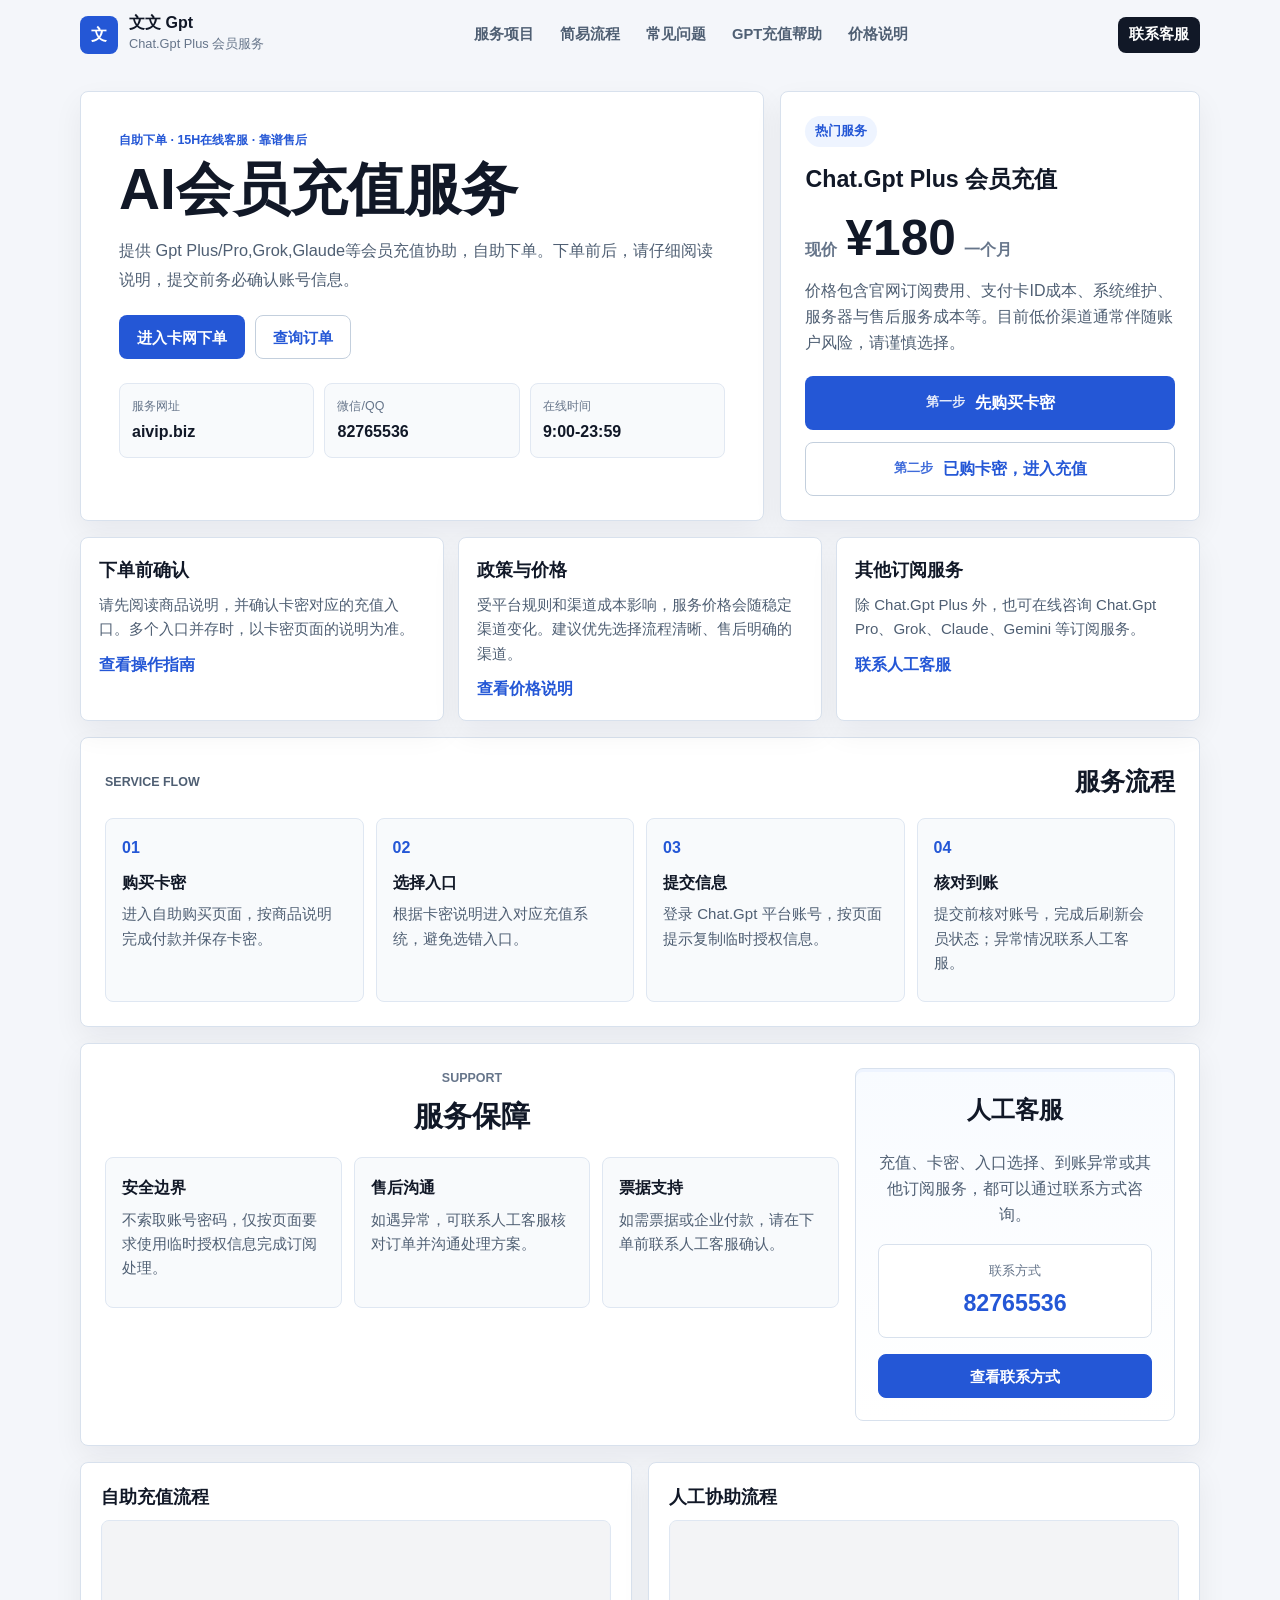
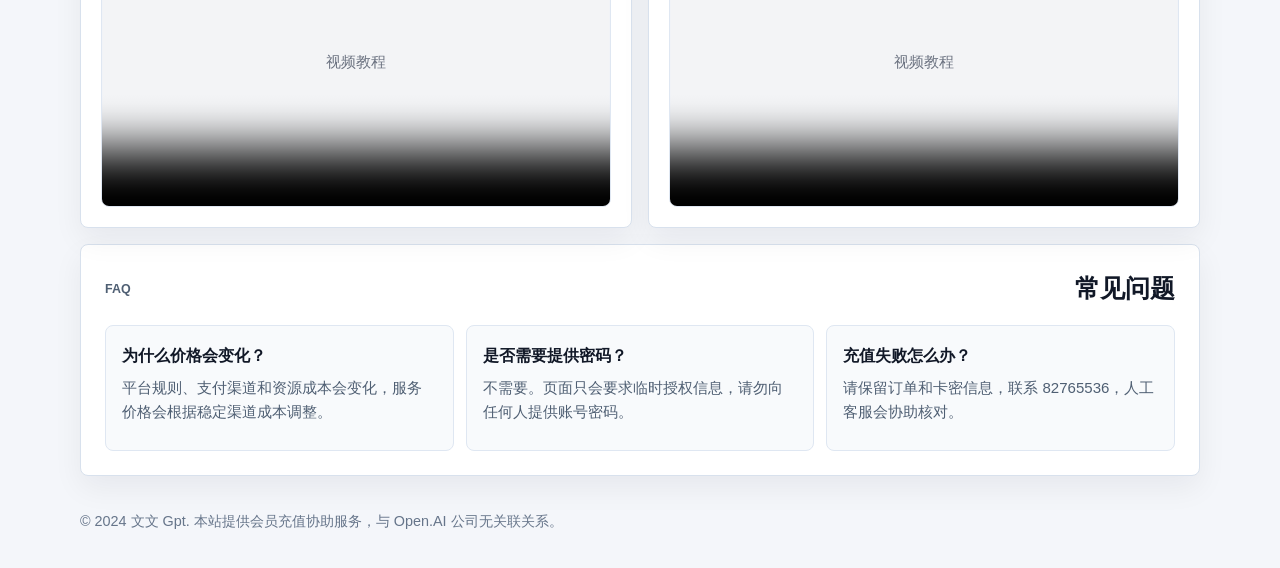
==== 00index.html @ 4ec5c704 "Update contact prompt and support label" ====
<!DOCTYPE html>
<html lang="zh-CN">
<head>
  <meta charset="UTF-8">
  <meta name="viewport" content="width=device-width, initial-scale=1.0">
  <title>Chat.Gpt Plus 会员服务 | 文文 Gpt</title>
  <meta name="description" content="Chat.Gpt Plus 会员充值协助、自助购买指引与人工客服支持。服务网址 aivip.biz，联系方式 82765536。">
  <meta name="robots" content="noindex,nofollow,noarchive,nosnippet">
  <meta name="googlebot" content="noindex,nofollow,noarchive,nosnippet">
  <meta name="referrer" content="no-referrer">
  <link rel="stylesheet" href="assets/professional.css">
</head>
<body class="clean-home">
  <header class="site-header">
    <a class="brand" href="index.html" aria-label="文文 Gpt 首页">
      <span class="brand-mark">文</span>
      <span>
        <strong>文文 Gpt</strong>
        <small>Chat.Gpt Plus 会员服务</small>
      </span>
    </a>
    <nav class="site-nav" aria-label="主导航">
      <a href="#service">服务项目</a>
      <a href="#process">简易流程</a>
      <a href="#faq">常见问题</a>
      <a href="help.html"> GPT充值帮助</a>
      <a href="gpt170.html">价格说明</a>
    </nav>
    <a class="nav-action" href="#" onclick="event.preventDefault(); alert('客服每日15小时在线，微信和 QQ 同号：82765536');">联系客服</a>
  </header>

  <main>
    <section class="hero-section">
      <div class="hero-copy">
        <p class="eyebrow">自助下单 · 15h在线客服 · 靠谱售后</p>
        <h1>AI会员充值服务</h1>
        <p class="hero-lead">
          提供 Gpt Plus/Pro,Grok,Glaude等会员充值协助，自助下单。下单前后，请仔细阅读说明，提交前务必确认账号信息。
        </p>
        <div class="hero-actions">
          <a class="btn btn-primary" href="https://fe.dtyuedan.cn/shop/gptplus" target="_blank" rel="noopener noreferrer nofollow">进入卡网下单</a>
          <a class="btn btn-secondary" href="https://fe.dtyuedan.cn/order" target="_blank" rel="noopener noreferrer nofollow" data-order-query>查询订单</a>
        </div>
        <dl class="hero-meta">
          <div>
            <dt>服务网址</dt>
            <dd>aivip.biz</dd>
          </div>
          <div>
            <dt>微信/QQ</dt>
            <dd>82765536</dd>
          </div>
          <div>
            <dt>在线时间</dt>
            <dd>9:00-23:59</dd>
          </div>
        </dl>
      </div>

      <aside class="order-card" id="service">
        <div class="card-label">热门服务</div>
        <h2>Chat.Gpt Plus 会员充值</h2>
        <div class="price-row">
          <span>现价</span>
          <strong>¥180</strong>
          <span>一个月</span>
        </div>
        <p>价格包含官网订阅费用、支付卡ID成本、系统维护、服务器与售后服务成本等。目前低价渠道通常伴随账户风险，请谨慎选择。</p>
        <div class="order-actions">
          <a class="btn btn-primary full step-button" href="https://fe.dtyuedan.cn/shop/gptplus" target="_blank" rel="noopener noreferrer nofollow"><span>第一步</span>先购买卡密</a>
          <a class="btn btn-secondary full step-button" href="5.html"><span>第二步</span>已购卡密，进入充值</a>
        </div>
      </aside>
    </section>

    <section class="notice-row" aria-label="重要提示">
      <article>
        <h2>下单前确认</h2>
        <p>请先阅读商品说明，并确认卡密对应的充值入口。多个入口并存时，以卡密页面的说明为准。</p>
        <a href="help.html">查看操作指南</a>
      </article>
      <article>
        <h2>政策与价格</h2>
        <p>受平台规则和渠道成本影响，服务价格会随稳定渠道变化。建议优先选择流程清晰、售后明确的渠道。</p>
        <a href="gpt170.html">查看价格说明</a>
      </article>
      <article>
        <h2>其他订阅服务</h2>
        <p>除 Chat.Gpt Plus 外，也可在线咨询 Chat.Gpt Pro、Grok、Claude、Gemini 等订阅服务。</p>
        <a href="help.html#contact">联系人工客服</a>
      </article>
    </section>

    <section class="process-section" id="process">
      <div class="section-head">
        <p class="eyebrow">Service Flow</p>
        <h2>服务流程</h2>
      </div>
      <div class="steps-grid">
        <article>
          <span>01</span>
          <h3>购买卡密</h3>
          <p>进入自助购买页面，按商品说明完成付款并保存卡密。</p>
        </article>
        <article>
          <span>02</span>
          <h3>选择入口</h3>
          <p>根据卡密说明进入对应充值系统，避免选错入口。</p>
        </article>
        <article>
          <span>03</span>
          <h3>提交信息</h3>
          <p>登录 Chat.Gpt 平台账号，按页面提示复制临时授权信息。</p>
        </article>
        <article>
          <span>04</span>
          <h3>核对到账</h3>
          <p>提交前核对账号，完成后刷新会员状态；异常情况联系人工客服。</p>
        </article>
      </div>
    </section>

    <section class="split-section">
      <div>
        <div class="section-head">
          <p class="eyebrow">Support</p>
          <h2>服务保障</h2>
        </div>
        <div class="support-list">
          <article>
            <h3>安全边界</h3>
            <p>不索取账号密码，仅按页面要求使用临时授权信息完成订阅处理。</p>
          </article>
          <article>
            <h3>售后沟通</h3>
            <p>如遇异常，可联系人工客服核对订单并沟通处理方案。</p>
          </article>
          <article>
            <h3>票据支持</h3>
            <p>如需票据或企业付款，请在下单前联系人工客服确认。</p>
          </article>
        </div>
      </div>
      <aside class="contact-panel">
        <h2>人工客服</h2>
        <p>充值、卡密、入口选择、到账异常或其他订阅服务，都可以通过联系方式咨询。</p>
        <div class="wechat-box">
          <span>联系方式</span>
          <strong>82765536</strong>
        </div>
        <a class="btn btn-primary full" href="help.html#contact">查看联系方式</a>
      </aside>
    </section>

    <section class="video-grid" id="video">
      <article>
        <h2>自助充值流程</h2>
        <video controls title="Chat.Gpt Plus 自助充值操作视频" referrerpolicy="no-referrer" poster="data:image/svg+xml,%3Csvg xmlns='http://www.w3.org/2000/svg' viewBox='0 0 800 450'%3E%3Crect width='800' height='450' fill='%23f3f4f6'/%3E%3Ctext x='50%25' y='50%25' dominant-baseline='middle' text-anchor='middle' font-family='Inter' font-size='24' fill='%236b7280'%3E视频教程%3C/text%3E%3C/svg%3E">
          <source src="https://cloud.video.taobao.com/vod/FbJyK4EKwB7btoRMw7lA98guu6U_p0BMQVdTUML7WWc.mp4" type="video/mp4">
        </video>
      </article>
      <article>
        <h2>人工协助流程</h2>
        <video controls title="人工协助流程操作视频" referrerpolicy="no-referrer" poster="data:image/svg+xml,%3Csvg xmlns='http://www.w3.org/2000/svg' viewBox='0 0 800 450'%3E%3Crect width='800' height='450' fill='%23f3f4f6'/%3E%3Ctext x='50%25' y='50%25' dominant-baseline='middle' text-anchor='middle' font-family='Inter' font-size='24' fill='%236b7280'%3E视频教程%3C/text%3E%3C/svg%3E">
          <source src="https://cloud.video.taobao.com/vod/_Zd1yb1LTLKlWbXtnfvvm9AOchXv3KpqyvNXuIQI2ng.mp4" type="video/mp4">
        </video>
      </article>
    </section>

    <section class="faq-section" id="faq">
      <div class="section-head">
        <p class="eyebrow">FAQ</p>
        <h2>常见问题</h2>
      </div>
      <div class="faq-grid">
        <article>
          <h3>为什么价格会变化？</h3>
          <p>平台规则、支付渠道和资源成本会变化，服务价格会根据稳定渠道成本调整。</p>
        </article>
        <article>
          <h3>是否需要提供密码？</h3>
          <p>不需要。页面只会要求临时授权信息，请勿向任何人提供账号密码。</p>
        </article>
        <article>
          <h3>充值失败怎么办？</h3>
          <p>请保留订单和卡密信息，联系 82765536，人工客服会协助核对。</p>
        </article>
      </div>
    </section>
  </main>

  <div class="order-query-modal" data-order-query-modal hidden role="dialog" aria-modal="true" aria-labelledby="orderQueryTitle">
    <div class="order-query-dialog">
      <h2 id="orderQueryTitle">查询订单</h2>
      <p>忘记卡密或使用说明？使用 JR 开头的订单号或联系方式，可通过此处查询订单。</p>
      <div class="order-query-actions">
        <button type="button" data-order-cancel>取消</button>
        <button class="order-query-confirm" type="button" data-order-confirm>确认进入</button>
      </div>
    </div>
  </div>

  <script>
    (() => {
      const modal = document.querySelector("[data-order-query-modal]");
      const triggers = document.querySelectorAll("[data-order-query]");
      if (!modal || !triggers.length) return;

      const cancelButton = modal.querySelector("[data-order-cancel]");
      const confirmButton = modal.querySelector("[data-order-confirm]");
      let targetUrl = "";

      const closeModal = () => {
        modal.hidden = true;
        targetUrl = "";
      };

      triggers.forEach((trigger) => {
        trigger.addEventListener("click", (event) => {
          event.preventDefault();
          targetUrl = trigger.href;
          modal.hidden = false;
          confirmButton.focus();
        });
      });

      cancelButton.addEventListener("click", closeModal);

      modal.addEventListener("click", (event) => {
        if (event.target === modal) closeModal();
      });

      document.addEventListener("keydown", (event) => {
        if (event.key === "Escape" && !modal.hidden) closeModal();
      });

      confirmButton.addEventListener("click", () => {
        const url = targetUrl;
        closeModal();
        if (url) window.open(url, "_blank", "noopener,noreferrer");
      });
    })();
  </script>

  <footer class="clean-footer">
    <p>© 2024 文文 Gpt. 本站提供会员充值协助服务，与 Open.AI 公司无关联关系。</p>
  </footer>
</body>
</html>
---- assets/professional.css ----
:root {
  --page: #f4f6fa;
  --surface: #ffffff;
  --surface-soft: #f8fafc;
  --ink: #111827;
  --muted: #4f5f73;
  --soft: #66758a;
  --line: #d8e1ed;
  --line-strong: #c3cfdd;
  --brand: #2457d6;
  --brand-dark: #173f9b;
  --brand-soft: #eef4ff;
  --success: #0f766e;
  --success-soft: #ecfdf5;
  --warning: #b45309;
  --warning-soft: #fff7ed;
  --danger: #b91c1c;
  --danger-soft: #fef2f2;
  --shadow: 0 12px 30px rgba(15, 23, 42, 0.06);
  --shadow-soft: 0 8px 22px rgba(15, 23, 42, 0.05);
  --radius: 8px;
}

* {
  box-sizing: border-box;
  letter-spacing: 0 !important;
}

html {
  background: var(--page);
  scroll-behavior: smooth;
  -webkit-text-size-adjust: 100%;
}

body {
  margin: 0;
  background: var(--page) !important;
  color: var(--ink) !important;
  font-family: -apple-system, BlinkMacSystemFont, "Segoe UI", "PingFang SC",
    "Hiragino Sans GB", "Microsoft YaHei", Arial, sans-serif !important;
  line-height: 1.62 !important;
  overflow-x: hidden !important;
  -webkit-font-smoothing: antialiased;
  text-rendering: optimizeLegibility;
}

a {
  color: var(--brand);
  text-decoration: none;
}

a:hover {
  text-decoration: underline;
}

p,
li,
dd,
dt,
span,
a,
h1,
h2,
h3 {
  overflow-wrap: anywhere;
}

img,
video {
  max-width: 100%;
  height: auto;
}

strong {
  color: var(--ink) !important;
}

/* Home */
.clean-home main,
.clean-footer,
.site-header {
  width: min(1120px, calc(100% - 32px));
  margin: 0 auto;
}

.site-header {
  display: grid;
  grid-template-columns: auto 1fr auto;
  align-items: center;
  gap: 22px;
  padding: 14px 0;
}

.brand {
  display: inline-flex;
  align-items: center;
  gap: 11px;
  color: var(--ink);
  min-width: 0;
}

.brand:hover {
  text-decoration: none;
}

.brand-mark {
  display: grid;
  place-items: center;
  width: 38px;
  height: 38px;
  flex: 0 0 auto;
  border-radius: var(--radius);
  background: var(--brand);
  color: #fff;
  font-size: 1rem;
  font-weight: 800;
}

.brand strong,
.brand small {
  display: block;
}

.brand strong {
  font-size: 1rem;
  line-height: 1.15;
}

.brand small {
  margin-top: 2px;
  color: var(--soft);
  font-size: 0.8rem;
}

.site-nav {
  display: flex;
  justify-content: center;
  gap: 4px;
  min-width: 0;
}

.site-nav a,
.nav-action {
  display: inline-flex;
  align-items: center;
  justify-content: center;
  min-height: 36px;
  padding: 0 11px;
  border-radius: var(--radius);
  color: var(--muted);
  font-size: 0.92rem;
  font-weight: 650;
  white-space: nowrap;
}

.site-nav a:hover {
  background: #e9eef7;
  color: var(--ink);
  text-decoration: none;
}

.nav-action {
  background: var(--ink);
  color: #fff;
}

.nav-action:hover {
  background: #1f2937;
  text-decoration: none;
}

.hero-section {
  display: grid;
  grid-template-columns: minmax(0, 1.24fr) minmax(320px, 0.76fr);
  gap: 16px;
  align-items: stretch;
  padding: 22px 0 16px;
}

.hero-copy,
.order-card,
.notice-row article,
.process-section,
.split-section,
.video-grid article,
.faq-section {
  background: var(--surface);
  border: 1px solid var(--line);
  border-radius: var(--radius);
  box-shadow: var(--shadow);
}

.hero-copy {
  padding: 38px;
}

.eyebrow {
  margin: 0 0 10px !important;
  color: var(--brand) !important;
  font-size: 0.78rem;
  font-weight: 780;
  text-transform: uppercase;
}

.hero-copy h1 {
  margin: 0 0 16px !important;
  color: var(--ink) !important;
  font-size: 3.55rem !important;
  line-height: 1.05 !important;
  font-weight: 820 !important;
}

.hero-lead {
  max-width: 660px;
  margin: 0 0 22px !important;
  color: var(--muted) !important;
  font-size: 1.02rem;
  line-height: 1.75;
}

.hero-actions {
  display: flex;
  flex-wrap: wrap;
  gap: 10px;
  margin: 0 0 24px;
}

.clean-home .btn {
  display: inline-flex;
  align-items: center;
  justify-content: center;
  min-height: 44px;
  padding: 0 17px;
  border: 1px solid transparent;
  border-radius: var(--radius);
  font-size: 0.95rem;
  font-weight: 760;
  line-height: 1.25;
  text-align: center;
  transition: background-color 0.16s ease, border-color 0.16s ease, transform 0.16s ease;
}

.clean-home .btn:hover {
  transform: translateY(-1px);
  text-decoration: none;
}

.clean-home .btn-primary {
  background: var(--brand);
  color: #fff;
}

.clean-home .btn-primary:hover {
  background: var(--brand-dark);
}

.clean-home .btn-secondary {
  background: #fff;
  color: var(--brand);
  border-color: var(--line-strong);
}

.clean-home .btn-secondary:hover {
  border-color: var(--brand);
}

.clean-home .btn.full {
  width: 100%;
}

.hero-meta {
  display: grid;
  grid-template-columns: repeat(3, minmax(0, 1fr));
  gap: 10px;
  margin: 0;
}

.hero-meta div {
  min-width: 0;
  padding: 12px;
  background: var(--surface-soft);
  border: 1px solid #e1e8f2;
  border-radius: var(--radius);
}

.hero-meta dt {
  margin: 0 0 3px;
  color: var(--soft);
  font-size: 0.78rem;
}

.hero-meta dd {
  margin: 0;
  color: var(--ink);
  font-weight: 760;
}

.order-card {
  display: flex;
  flex-direction: column;
  padding: 24px;
}

.card-label {
  display: inline-flex;
  width: fit-content;
  margin-bottom: 14px;
  padding: 5px 10px;
  border-radius: 999px;
  background: var(--brand-soft);
  color: var(--brand);
  font-size: 0.8rem;
  font-weight: 760;
}

.order-card h2,
.notice-row h2,
.process-section h2,
.split-section h2,
.video-grid h2,
.faq-section h2 {
  margin-top: 0 !important;
  color: var(--ink) !important;
  font-weight: 780 !important;
}

.order-card h2 {
  margin-bottom: 12px !important;
  font-size: 1.45rem !important;
}

.price-row {
  display: flex;
  align-items: baseline;
  flex-wrap: wrap;
  gap: 8px;
  margin: 4px 0 14px;
}

.price-row strong {
  color: var(--ink) !important;
  font-size: 3.1rem;
  font-weight: 840;
  line-height: 1;
}

.price-row span {
  color: var(--soft);
  font-weight: 700;
}

.order-card p {
  margin: 0 0 16px !important;
  color: var(--muted) !important;
}

.order-actions {
  display: grid;
  gap: 12px;
  margin-top: auto;
  padding-top: 4px;
}

.order-actions .step-button {
  display: flex;
  gap: 10px;
  min-height: 54px;
  font-size: 1rem;
}

.order-actions .step-button span {
  flex: 0 0 auto;
  font-size: 0.84rem;
  font-weight: 820;
  opacity: 0.88;
}

.order-steps {
  display: none !important;
}

.notice-row {
  display: grid;
  grid-template-columns: repeat(3, minmax(0, 1fr));
  gap: 14px;
  margin: 0 0 16px;
}

.notice-row article {
  padding: 18px;
}

.notice-row h2,
.video-grid h2 {
  margin-bottom: 8px !important;
  font-size: 1.12rem !important;
}

.notice-row p,
.process-section p,
.split-section p,
.faq-section p {
  color: var(--muted) !important;
}

.notice-row p,
.steps-grid p,
.support-list p,
.faq-grid p {
  margin: 0 0 10px !important;
  font-size: 0.94rem;
}

.notice-row a {
  font-weight: 760;
}

.process-section,
.faq-section {
  margin-bottom: 16px;
  padding: 24px;
}

.section-head {
  display: flex;
  align-items: end;
  justify-content: space-between;
  gap: 16px;
  margin-bottom: 16px;
}

.section-head h2 {
  margin-bottom: 0 !important;
  font-size: 1.55rem !important;
}

.steps-grid,
.faq-grid {
  display: grid;
  gap: 12px;
}

.steps-grid {
  grid-template-columns: repeat(4, minmax(0, 1fr));
}

.faq-grid {
  grid-template-columns: repeat(3, minmax(0, 1fr));
}

.steps-grid article,
.faq-grid article,
.support-list article {
  min-width: 0;
  padding: 16px;
  background: var(--surface-soft);
  border: 1px solid #dfe7f2;
  border-radius: var(--radius);
}

.steps-grid span {
  display: inline-flex;
  margin-bottom: 8px;
  color: var(--brand);
  font-weight: 840;
}

.steps-grid h3,
.faq-grid h3,
.support-list h3 {
  margin: 0 0 7px !important;
  color: var(--ink) !important;
  font-size: 1.02rem !important;
}

.split-section {
  display: grid;
  grid-template-columns: minmax(0, 1fr) 320px;
  gap: 16px;
  margin-bottom: 16px;
  padding: 24px;
}

.support-list {
  display: grid;
  grid-template-columns: repeat(3, minmax(0, 1fr));
  gap: 12px;
}

.contact-panel {
  padding: 22px;
  border-radius: var(--radius);
  background: var(--ink);
  color: #fff;
}

.contact-panel h2,
.contact-panel p,
.contact-panel strong {
  color: #fff !important;
}

.wechat-box {
  margin: 16px 0;
  padding: 15px;
  border-radius: var(--radius);
  background: rgba(255, 255, 255, 0.1);
}

.wechat-box span,
.wechat-box strong {
  display: block;
  color: #fff !important;
}

.wechat-box span {
  font-size: 0.84rem;
  opacity: 0.72;
}

.wechat-box strong {
  margin-top: 3px;
  font-size: 1.45rem;
}

.contact-panel .btn-primary {
  background: #fff;
  color: var(--ink);
}

@media (min-width: 961px) {
  .split-section > div > .section-head {
    display: block;
    text-align: center;
    margin-bottom: 18px;
  }

  .split-section > div > .section-head .eyebrow {
    margin: 0 0 4px !important;
    color: var(--soft) !important;
  }

  .split-section > div > .section-head h2 {
    font-size: 1.8rem !important;
  }

  .split-section .contact-panel {
    background: linear-gradient(180deg, #f8fbff 0%, #ffffff 100%);
    border: 1px solid var(--line);
    box-shadow: inset 0 3px 0 var(--brand-soft);
    color: var(--ink);
    text-align: center;
  }

  .split-section .contact-panel h2 {
    color: var(--ink) !important;
  }

  .split-section .contact-panel p {
    color: var(--muted) !important;
  }

  .split-section .contact-panel strong {
    color: var(--brand) !important;
  }

  .split-section .wechat-box {
    background: #ffffff;
    border: 1px solid var(--line);
    text-align: center;
  }

  .split-section .wechat-box span {
    color: var(--soft) !important;
    opacity: 1;
  }

  .split-section .wechat-box strong {
    color: var(--brand) !important;
  }

  .split-section .contact-panel .btn-primary {
    background: var(--brand);
    border-color: var(--brand);
    color: #ffffff;
  }
}

.video-grid {
  display: grid;
  grid-template-columns: repeat(2, minmax(0, 1fr));
  gap: 16px;
  margin-bottom: 16px;
}

.video-grid article {
  padding: 20px;
}

.video-grid video {
  display: block;
  width: 100%;
  aspect-ratio: 16 / 9;
  background: #eef2f7;
  border: 1px solid #dfe7f2;
  border-radius: var(--radius);
}

.clean-footer {
  padding: 18px 0 34px;
  color: var(--soft);
  font-size: 0.9rem;
}

.clean-footer p {
  margin: 0;
  color: var(--soft) !important;
}

.order-query-modal[hidden] {
  display: none !important;
}

.order-query-modal {
  position: fixed;
  inset: 0;
  z-index: 9999;
  display: grid;
  place-items: center;
  padding: 20px;
  background: rgba(15, 23, 42, 0.42);
}

.order-query-dialog {
  width: min(420px, 100%);
  padding: 22px;
  background: #fff;
  border: 1px solid var(--line);
  border-radius: 12px;
  box-shadow: 0 24px 70px rgba(15, 23, 42, 0.22);
  text-align: left;
}

.order-query-dialog h2 {
  margin: 0 0 10px !important;
  color: var(--ink) !important;
  font-size: 1.25rem !important;
}

.order-query-dialog p {
  margin: 0 !important;
  color: var(--muted) !important;
}

.order-query-actions {
  display: flex;
  justify-content: flex-end;
  gap: 10px;
  margin-top: 20px;
}

.order-query-actions button {
  min-height: 42px;
  padding: 0 16px;
  border: 1px solid var(--line-strong);
  border-radius: var(--radius);
  background: #fff;
  color: var(--ink);
  font: inherit;
  font-weight: 760;
  cursor: pointer;
}

.order-query-actions .order-query-confirm {
  background: var(--brand);
  border-color: var(--brand);
  color: #fff;
}

/* Shared subpages */
body:not(.clean-home) {
  display: block !important;
  min-height: 100vh;
  padding: 0 0 40px !important;
  justify-content: initial !important;
  align-items: initial !important;
}

.subpage-topbar {
  width: min(1040px, calc(100% - 32px));
  margin: 16px auto 0;
  display: flex;
  align-items: center;
  justify-content: space-between;
  gap: 14px;
  padding: 10px 12px;
  background: rgba(255, 255, 255, 0.96);
  border: 1px solid var(--line);
  border-radius: var(--radius);
  box-shadow: var(--shadow-soft);
}

.subpage-brand {
  display: inline-flex;
  align-items: center;
  min-height: 34px;
  color: var(--ink);
  font-weight: 820;
}

.subpage-brand:hover {
  text-decoration: none;
}

.subpage-topbar nav {
  display: flex;
  flex-wrap: wrap;
  justify-content: flex-end;
  gap: 4px;
}

.subpage-topbar nav a {
  display: inline-flex;
  align-items: center;
  min-height: 34px;
  padding: 0 10px;
  border-radius: var(--radius);
  color: var(--muted);
  font-size: 0.9rem;
  font-weight: 650;
}

.subpage-topbar nav a:hover {
  background: var(--brand-soft);
  color: var(--brand);
  text-decoration: none;
}

body:not(.clean-home) > .container,
body:not(.clean-home) main.container {
  width: min(960px, calc(100% - 32px)) !important;
  max-width: 960px !important;
  margin: 16px auto 40px !important;
  padding: 28px !important;
  background: var(--surface) !important;
  border: 1px solid var(--line) !important;
  border-radius: var(--radius) !important;
  box-shadow: var(--shadow) !important;
}

body:not(.clean-home) h1 {
  margin: 0 0 18px !important;
  color: var(--ink) !important;
  font-size: 2rem !important;
  line-height: 1.2 !important;
  font-weight: 820 !important;
  border-bottom: 0 !important;
}

body:not(.clean-home) h2 {
  margin: 26px 0 12px !important;
  padding-bottom: 8px !important;
  color: var(--ink) !important;
  font-size: 1.35rem !important;
  line-height: 1.3 !important;
  font-weight: 780 !important;
  border-bottom: 1px solid var(--line) !important;
}

body:not(.clean-home) h3 {
  margin: 18px 0 8px !important;
  color: var(--ink) !important;
  font-size: 1.08rem !important;
  font-weight: 760 !important;
  border-bottom: 0 !important;
}

body:not(.clean-home) p,
body:not(.clean-home) li {
  color: var(--muted) !important;
}

body:not(.clean-home) hr {
  margin: 28px 0 !important;
  border: 0 !important;
  border-top: 1px solid var(--line) !important;
}

body:not(.clean-home) img,
body:not(.clean-home) video {
  border: 1px solid var(--line) !important;
  border-radius: var(--radius) !important;
  background: var(--surface-soft);
}

body:not(.clean-home) .info-box,
body:not(.clean-home) .contact-box,
body:not(.clean-home) .section,
body:not(.clean-home) .contact,
body:not(.clean-home) .step-block,
body:not(.clean-home) .content-block,
body:not(.clean-home) .hint,
body:not(.clean-home) .system-card,
body:not(.clean-home) .top-alert {
  background: var(--surface-soft) !important;
  border: 1px solid var(--line) !important;
  border-radius: var(--radius) !important;
  box-shadow: none !important;
}

body:not(.clean-home) .contact-box {
  border-left: 4px solid var(--success) !important;
}

body:not(.clean-home) .info-box,
body:not(.clean-home) .top-alert,
body:not(.clean-home) .focus-warning,
body:not(.clean-home) .focus-block,
body:not(.clean-home) .focus-hint {
  border-left: 4px solid var(--warning) !important;
}

body:not(.clean-home) .top-alert {
  padding: 16px !important;
  background: var(--warning-soft) !important;
}

body:not(.clean-home) .top-alert .title,
body:not(.clean-home) .danger-text,
body:not(.clean-home) .danger-title,
body:not(.clean-home) .em {
  color: var(--danger) !important;
}

body:not(.clean-home) .contact-box code,
body:not(.clean-home) #contact,
body:not(.clean-home) .contact-id strong {
  display: inline-flex !important;
  align-items: center;
  width: fit-content;
  max-width: 100%;
  margin: 6px 0;
  padding: 6px 11px !important;
  border-radius: var(--radius) !important;
  background: var(--success-soft) !important;
  color: #065f46 !important;
  font-size: 1rem !important;
  font-weight: 800 !important;
}

body:not(.clean-home) .pay-button,
body:not(.clean-home) .purchase-link,
body:not(.clean-home) .system-link,
body:not(.clean-home) .warning-cta {
  display: inline-flex !important;
  align-items: center;
  justify-content: center;
  min-height: 46px;
  padding: 0 18px !important;
  background: var(--brand) !important;
  color: #fff !important;
  border: 1px solid var(--brand) !important;
  border-radius: var(--radius) !important;
  box-shadow: none !important;
  font-size: 0.96rem !important;
  font-weight: 760 !important;
  line-height: 1.25 !important;
  text-align: center;
  text-decoration: none !important;
}

body:not(.clean-home) .pay-button:hover,
body:not(.clean-home) .purchase-link:hover,
body:not(.clean-home) .system-link:hover,
body:not(.clean-home) .warning-cta:hover {
  background: var(--brand-dark) !important;
  border-color: var(--brand-dark) !important;
  transform: translateY(-1px);
}

body:not(.clean-home) #backToTopBtn {
  right: 18px !important;
  bottom: 18px !important;
  width: 44px !important;
  height: 44px !important;
  padding: 0 !important;
  border-radius: 999px !important;
  background: var(--ink) !important;
  color: #fff !important;
  box-shadow: var(--shadow-soft) !important;
  font-size: 12px !important;
  line-height: 1.15 !important;
}

/* Recharge entry pages */
.entry-page > .container,
.entry-page main.container {
  max-width: 680px !important;
}

.entry-page header {
  padding: 0 0 10px !important;
}

.entry-page h1 {
  text-align: center;
}

.entry-page .sub,
.entry-page .section-desc,
.entry-page .system-note,
.entry-page .hint p,
.entry-page .extra-text {
  color: var(--muted) !important;
}

.entry-page .section,
.entry-page .contact,
.entry-page .system-card {
  margin-top: 12px !important;
}

.entry-page .section,
.entry-page .contact {
  padding: 14px !important;
}

.entry-page .system-list {
  margin-top: 14px !important;
  gap: 12px !important;
}

.entry-page .system-header {
  padding: 14px !important;
  border-bottom: 1px solid var(--line) !important;
  background: #fff !important;
}

.entry-page .system-actions {
  padding: 12px 14px !important;
  gap: 10px !important;
}

.entry-page .steps-wrap {
  padding: 4px 14px 14px !important;
}

.entry-page .content-block,
.entry-page .hint {
  margin-top: 10px !important;
  padding: 13px !important;
}

.entry-page .focus-block {
  background: var(--warning-soft) !important;
}

.entry-page .focus-hint,
.entry-page .focus-mono {
  background: var(--danger-soft) !important;
  border-color: #fecaca !important;
}

.entry-page ol.steps {
  padding-left: 20px !important;
}

/* Guide pages */
.guide-page > .container {
  max-width: 900px !important;
}

.guide-page > .container > p:first-of-type {
  margin: 0 0 16px !important;
  padding: 14px 16px !important;
  text-align: left !important;
  background: var(--surface-soft);
  border: 1px solid var(--line);
  border-left: 4px solid var(--brand);
  border-radius: var(--radius);
}

.guide-page .nav-bar {
  position: sticky !important;
  top: 10px !important;
  margin: 16px 0 22px !important;
  padding: 8px !important;
  background: #fff !important;
  border: 1px solid var(--line) !important;
  border-radius: var(--radius) !important;
  box-shadow: var(--shadow-soft) !important;
}

.guide-page .nav-bar ul {
  gap: 6px !important;
}

.guide-page .nav-bar a {
  display: inline-flex;
  min-height: 36px;
  align-items: center;
  padding: 0 12px !important;
  border-radius: var(--radius) !important;
}

.guide-page img {
  display: block !important;
  margin: 14px auto !important;
}

/* Policy pages */
.policy-page > .container {
  max-width: 1040px !important;
  display: grid;
  grid-template-columns: repeat(2, minmax(0, 1fr));
  align-items: start;
  gap: 14px;
}

.policy-page .top-alert,
.policy-page .description,
.policy-page .container > p {
  grid-column: 1 / -1;
}

.policy-page .container > p,
.policy-page .description p {
  margin: 0 !important;
  padding: 12px 14px !important;
  background: var(--surface-soft);
  border: 1px solid var(--line);
  border-radius: var(--radius);
  color: var(--muted) !important;
}

.policy-page .notice-image {
  display: block !important;
  width: 100% !important;
  margin: 0 !important;
  object-fit: contain;
}

/* Manual assist pages */
.manual-page > .container {
  max-width: 880px !important;
}

.manual-page .step-block {
  margin-bottom: 18px !important;
  overflow: hidden;
}

.manual-page .step-text {
  padding: 22px !important;
}

.manual-page .step-image {
  padding: 18px !important;
  background: var(--surface-soft) !important;
  border-top: 1px solid var(--line) !important;
}

.manual-page img,
.manual-page video {
  display: block;
  margin: 14px auto !important;
}

.manual-page .video-section {
  padding: 0 22px 22px;
}

.manual-page .video-player {
  width: 100%;
}

/* Maintenance page */
.maintenance-page {
  background: var(--page) !important;
  color: var(--ink) !important;
}

.maintenance-page > .wrap {
  width: min(860px, calc(100% - 32px)) !important;
  margin: 16px auto 40px !important;
}

.maintenance-page .card {
  overflow: hidden;
  background: var(--surface) !important;
  border: 1px solid var(--line) !important;
  border-radius: var(--radius) !important;
  box-shadow: var(--shadow) !important;
  color: var(--ink) !important;
}

.maintenance-page .topbar {
  padding: 16px 20px !important;
  background: var(--warning-soft) !important;
  border-bottom: 1px solid var(--line) !important;
}

.maintenance-page .title {
  margin: 0 !important;
  color: var(--ink) !important;
  font-size: 1.25rem !important;
}

.maintenance-page .content {
  display: grid !important;
  grid-template-columns: minmax(0, 1.1fr) minmax(260px, 0.9fr) !important;
  gap: 14px !important;
  padding: 18px !important;
}

.maintenance-page .panel,
.maintenance-page .kv,
.maintenance-page .callout {
  background: var(--surface-soft) !important;
  border: 1px solid var(--line) !important;
  border-radius: var(--radius) !important;
}

.maintenance-page .panel {
  padding: 16px !important;
}

.maintenance-page .panel p,
.maintenance-page .kv .k,
.maintenance-page .footer {
  color: var(--muted) !important;
}

.maintenance-page .kv .v,
.maintenance-page .panel h2,
.maintenance-page b {
  color: var(--ink) !important;
}

.maintenance-page .icon {
  display: none !important;
}

.maintenance-page .callout {
  display: block !important;
  padding: 12px !important;
  background: var(--warning-soft) !important;
  border-left: 4px solid var(--warning) !important;
}

.maintenance-page .callout p {
  color: var(--muted) !important;
}

.maintenance-page .miniBtn,
.maintenance-page .btn {
  border-radius: var(--radius) !important;
  box-shadow: none !important;
}

.maintenance-page .btn {
  min-width: 0 !important;
  min-height: 46px;
  padding: 0 18px !important;
  background: var(--brand) !important;
  border: 1px solid var(--brand) !important;
  color: #fff !important;
}

.maintenance-page .actions {
  padding: 0 18px 18px !important;
}

.maintenance-page .footer {
  padding: 12px 18px 16px !important;
  border-top: 1px solid var(--line) !important;
}

@media (max-width: 960px) {
  .site-header {
    grid-template-columns: 1fr auto;
  }

  .site-nav {
    display: none;
  }

  .hero-section,
  .notice-row,
  .split-section,
  .video-grid {
    grid-template-columns: 1fr;
  }

  .hero-copy h1 {
    font-size: 2.45rem !important;
  }

  .hero-meta,
  .steps-grid,
  .support-list,
  .faq-grid {
    grid-template-columns: 1fr;
  }

  .split-section {
    padding: 22px;
  }

  .policy-page > .container {
    grid-template-columns: 1fr;
  }

  .maintenance-page .content {
    grid-template-columns: 1fr !important;
  }
}

@media (max-width: 640px) {
  html,
  body {
    width: 100%;
    max-width: 100%;
    overflow-x: hidden !important;
  }

  .clean-home *,
  body:not(.clean-home) * {
    min-width: 0 !important;
  }

  .clean-home main,
  .clean-footer,
  .site-header,
  .subpage-topbar,
  body:not(.clean-home) > .container,
  body:not(.clean-home) main.container,
  .maintenance-page > .wrap {
    width: calc(100% - 24px) !important;
    max-width: calc(100% - 24px) !important;
  }

  .site-header {
    display: flex;
    flex-direction: column;
    align-items: stretch;
    gap: 12px;
  }

  .nav-action {
    width: 100%;
  }

  .hero-section {
    padding-top: 12px;
  }

  .hero-copy,
  .order-card,
  .process-section,
  .split-section,
  .faq-section,
  body:not(.clean-home) > .container,
  body:not(.clean-home) main.container {
    padding: 18px !important;
  }

  .hero-copy h1 {
    font-size: 2rem !important;
    white-space: normal !important;
    overflow-wrap: anywhere !important;
    word-break: break-word !important;
    line-break: anywhere;
  }

  .hero-actions {
    display: grid;
    grid-template-columns: 1fr;
  }

  .hero-actions .btn,
  .order-card .btn {
    width: 100%;
  }

  .price-row strong {
    font-size: 2.75rem;
  }

  .notice-row article,
  .video-grid article {
    padding: 16px;
  }

  .subpage-topbar {
    align-items: flex-start;
    flex-direction: column;
  }

  .subpage-topbar nav {
    justify-content: flex-start;
  }

  body:not(.clean-home) h1 {
    font-size: 1.55rem !important;
    white-space: normal !important;
    overflow-wrap: anywhere !important;
    word-break: break-word !important;
    line-break: anywhere;
  }

  body:not(.clean-home) h2 {
    font-size: 1.18rem !important;
  }

  .guide-page .nav-bar {
    position: static !important;
  }

  .subpage-topbar nav {
    width: 100%;
    justify-content: flex-start;
  }

  .subpage-topbar nav a {
    padding: 0 8px;
    font-size: 0.86rem;
  }

  .guide-page .nav-bar ul {
    justify-content: flex-start !important;
  }

  .guide-page .nav-bar li,
  .guide-page .nav-bar a {
    max-width: 100%;
  }
}
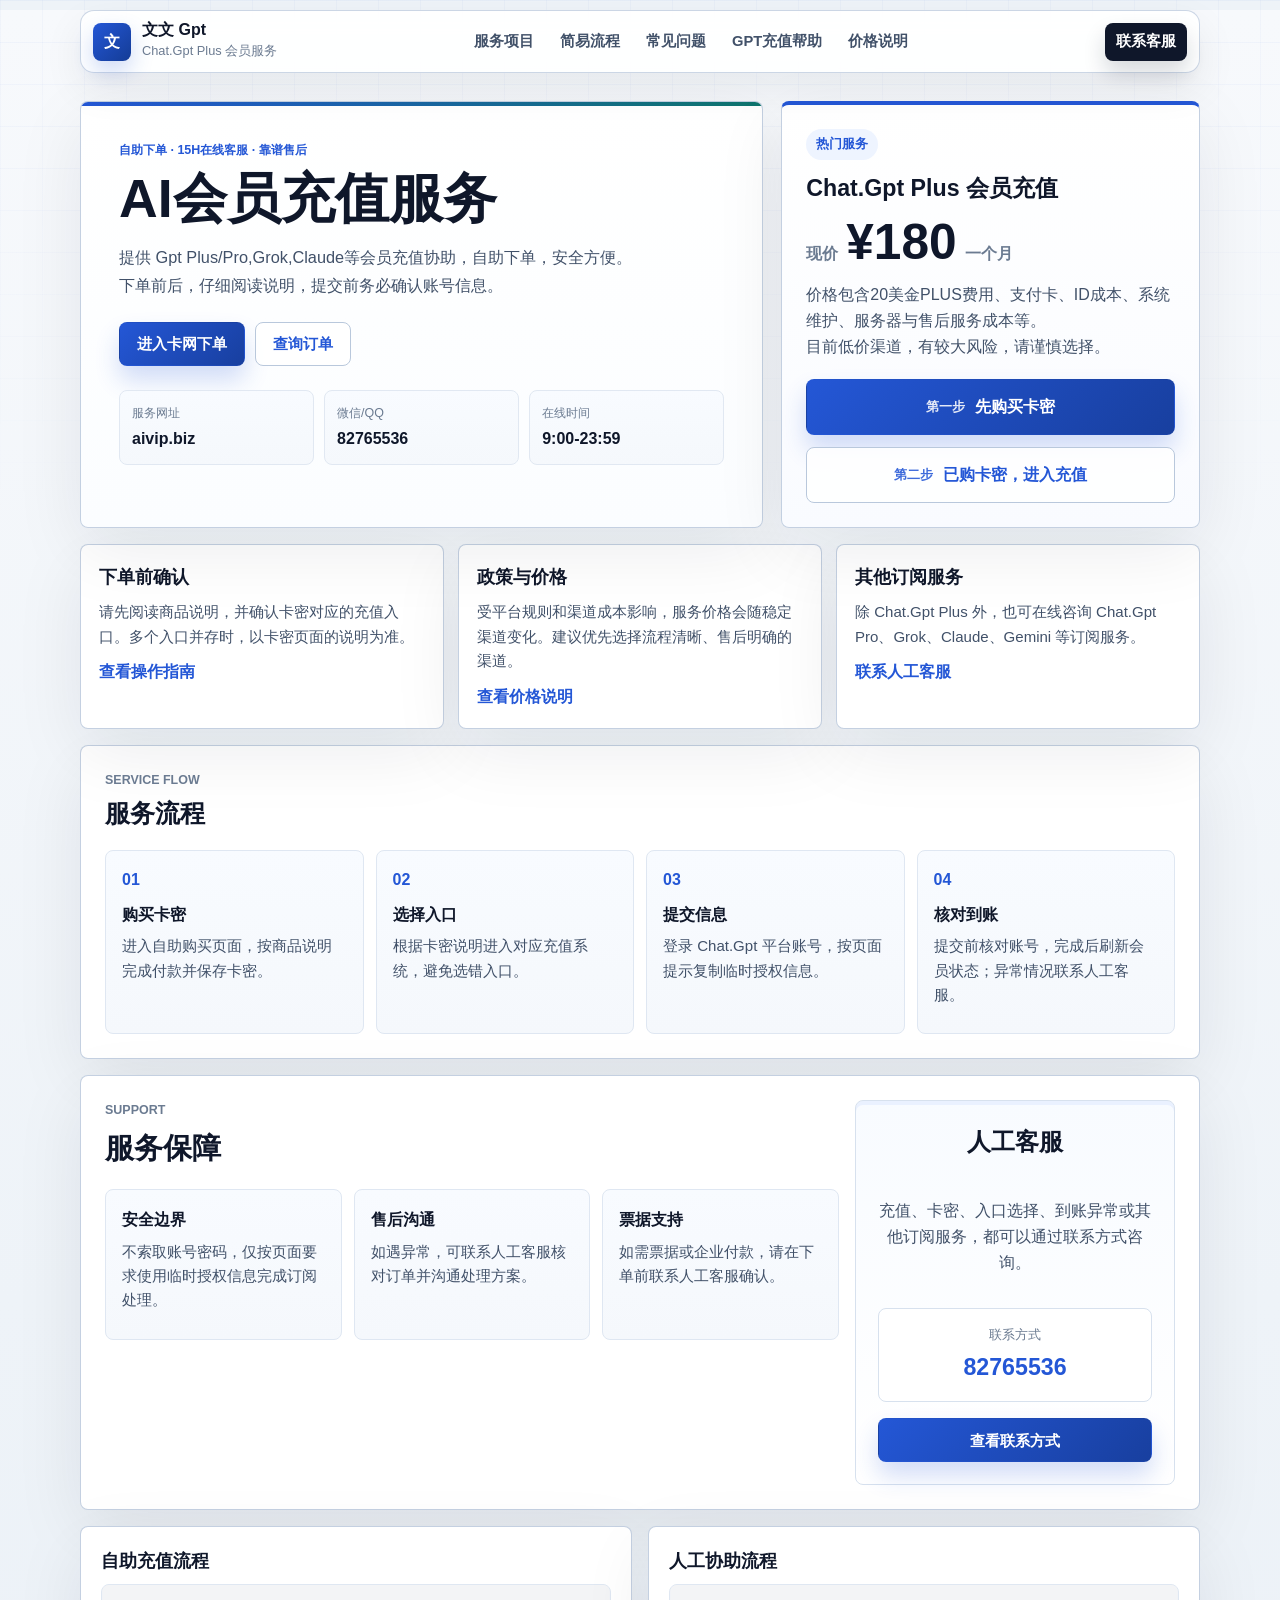
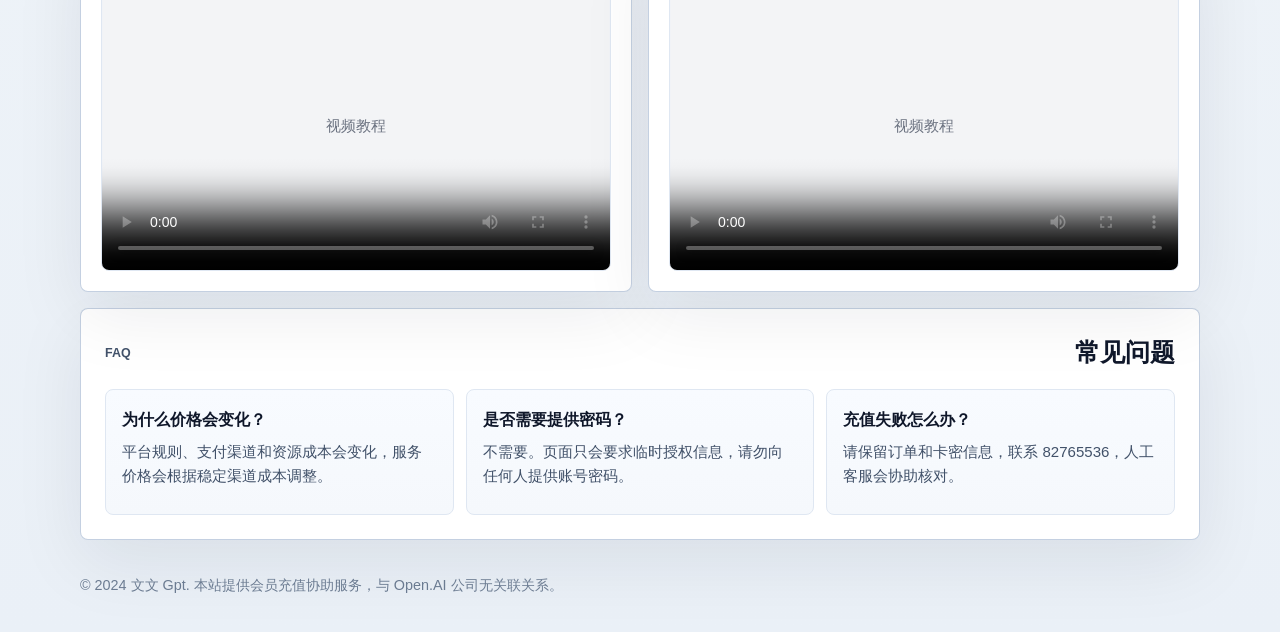
==== commit 1505944d: "Update homepage service copy" ====
--- a/00index.html
+++ b/00index.html
@@ -35,7 +35,7 @@
         <p class="eyebrow">自助下单 · 15h在线客服 · 靠谱售后</p>
         <h1>AI会员充值服务</h1>
         <p class="hero-lead">
-          提供 Gpt Plus/Pro,Grok,Glaude等会员充值协助，自助下单。下单前后，请仔细阅读说明，提交前务必确认账号信息。
+          提供 Gpt Plus/Pro,Grok,Claude等会员充值协助，自助下单，安全方便。下单前后，仔细阅读说明，提交前务必确认账号信息。
         </p>
         <div class="hero-actions">
           <a class="btn btn-primary" href="https://fe.dtyuedan.cn/shop/gptplus" target="_blank" rel="noopener noreferrer nofollow">进入卡网下单</a>
@@ -65,7 +65,7 @@
           <strong>¥180</strong>
           <span>一个月</span>
         </div>
-        <p>价格包含官网订阅费用、支付卡ID成本、系统维护、服务器与售后服务成本等。目前低价渠道通常伴随账户风险，请谨慎选择。</p>
+        <p>价格包含20美金PLUS费用、支付卡、ID成本、系统维护、服务器与售后服务成本等。<br>目前低价渠道，有较大风险，请谨慎选择。</p>
         <div class="order-actions">
           <a class="btn btn-primary full step-button" href="https://fe.dtyuedan.cn/shop/gptplus" target="_blank" rel="noopener noreferrer nofollow"><span>第一步</span>先购买卡密</a>
           <a class="btn btn-secondary full step-button" href="5.html"><span>第二步</span>已购卡密，进入充值</a>
--- a/assets/professional.css
+++ b/assets/professional.css
@@ -1336,3 +1336,385 @@
     max-width: 100%;
   }
 }
+
+/* frontend-skill premium UI composition */
+:root {
+  --page: #eef3f8;
+  --surface-soft: #f7f9fc;
+  --ink: #0f172a;
+  --muted: #415169;
+  --soft: #6b7b91;
+  --line: #d7e1ee;
+  --line-strong: #b9c8dc;
+  --brand: #2457d6;
+  --brand-dark: #183f9f;
+  --brand-ink: #0b1f4d;
+  --accent-teal: #0f766e;
+  --shadow: 0 22px 70px rgba(15, 23, 42, 0.08);
+  --shadow-soft: 0 12px 34px rgba(15, 23, 42, 0.06);
+}
+
+.clean-home {
+  position: relative;
+  background:
+    linear-gradient(180deg, #f7f9fc 0%, #eef3f8 58%, #eaf0f7 100%) !important;
+}
+
+.clean-home::before {
+  content: "";
+  position: fixed;
+  inset: 0;
+  pointer-events: none;
+  background-image:
+    linear-gradient(rgba(36, 87, 214, 0.055) 1px, transparent 1px),
+    linear-gradient(90deg, rgba(36, 87, 214, 0.045) 1px, transparent 1px);
+  background-size: 42px 42px;
+  mask-image: linear-gradient(180deg, rgba(0, 0, 0, 0.72), transparent 58%);
+}
+
+.site-header,
+.clean-home main,
+.clean-footer {
+  position: relative;
+  z-index: 1;
+}
+
+.site-header {
+  position: sticky;
+  top: 10px;
+  z-index: 10;
+  width: min(1120px, calc(100% - 32px));
+  margin-top: 10px;
+  padding: 10px 12px;
+  background: rgba(255, 255, 255, 0.88);
+  border: 1px solid rgba(185, 200, 220, 0.74);
+  border-radius: 14px;
+  box-shadow: 0 16px 40px rgba(15, 23, 42, 0.07);
+  backdrop-filter: blur(16px);
+}
+
+.brand-mark {
+  background: linear-gradient(135deg, var(--brand), #143c96);
+  box-shadow: 0 10px 22px rgba(36, 87, 214, 0.22);
+}
+
+.site-nav a,
+.nav-action {
+  min-height: 38px;
+}
+
+.site-nav a:hover {
+  background: #edf3ff;
+}
+
+.nav-action {
+  background: var(--ink);
+  box-shadow: 0 12px 22px rgba(15, 23, 42, 0.16);
+}
+
+.hero-section {
+  gap: 18px;
+  padding-top: 28px;
+}
+
+.hero-copy,
+.order-card,
+.notice-row article,
+.process-section,
+.split-section,
+.video-grid article,
+.faq-section {
+  border-color: rgba(185, 200, 220, 0.84);
+  box-shadow: var(--shadow);
+}
+
+.hero-copy {
+  position: relative;
+  overflow: hidden;
+  background: linear-gradient(180deg, #ffffff 0%, #fbfdff 100%);
+}
+
+.hero-copy::before {
+  content: "";
+  position: absolute;
+  inset: 0 0 auto;
+  height: 4px;
+  background: linear-gradient(90deg, var(--brand), var(--accent-teal));
+}
+
+.hero-copy h1 {
+  max-width: 9em;
+  font-size: clamp(2rem, 4.3vw, 3.35rem) !important;
+}
+
+.hero-lead {
+  max-width: 58ch;
+}
+
+.hero-route {
+  display: flex;
+  flex-wrap: wrap;
+  gap: 10px 16px;
+  margin: -8px 0 22px;
+  padding: 12px 0;
+  border-top: 1px solid #e5edf7;
+  border-bottom: 1px solid #e5edf7;
+  color: var(--muted);
+  font-size: 0.9rem;
+  font-weight: 700;
+}
+
+.hero-route span {
+  display: inline-flex;
+  align-items: center;
+  gap: 7px;
+  white-space: nowrap;
+}
+
+.hero-route b {
+  display: inline-grid;
+  place-items: center;
+  width: 24px;
+  height: 24px;
+  border-radius: 999px;
+  background: #eaf1ff;
+  color: var(--brand);
+  font-size: 0.72rem;
+}
+
+.clean-home .btn-primary {
+  background: linear-gradient(135deg, var(--brand), var(--brand-dark));
+  box-shadow: 0 14px 24px rgba(36, 87, 214, 0.2);
+}
+
+.clean-home .btn-secondary {
+  background: rgba(255, 255, 255, 0.9);
+}
+
+.hero-meta div,
+.steps-grid article,
+.faq-grid article,
+.support-list article {
+  background: linear-gradient(180deg, #f8fbff 0%, #f5f8fc 100%);
+}
+
+.order-card {
+  position: relative;
+  overflow: hidden;
+  border-top: 4px solid var(--brand);
+  background: linear-gradient(180deg, #ffffff 0%, #f9fbff 100%);
+}
+
+.order-card h2 {
+  line-height: 1.22 !important;
+}
+
+.price-row strong {
+  letter-spacing: 0 !important;
+}
+
+.order-actions .step-button {
+  min-height: 56px;
+}
+
+.notice-row article {
+  transition: transform 0.16s ease, border-color 0.16s ease;
+}
+
+.notice-row article:hover {
+  transform: translateY(-2px);
+  border-color: var(--line-strong);
+}
+
+.process-section .section-head {
+  display: block;
+  text-align: left;
+}
+
+.process-section .section-head .eyebrow {
+  margin: 0 0 4px !important;
+  color: var(--soft) !important;
+}
+
+.split-section .contact-panel {
+  display: flex;
+  flex-direction: column;
+  justify-content: center;
+}
+
+@media (min-width: 961px) {
+  .split-section > div > .section-head {
+    display: block;
+    margin-bottom: 18px;
+    text-align: left;
+  }
+
+  .split-section .contact-panel {
+    background: linear-gradient(180deg, #f8fbff 0%, #ffffff 100%);
+    border: 1px solid var(--line);
+    box-shadow: inset 0 4px 0 #eaf1ff;
+    color: var(--ink);
+    text-align: center;
+  }
+
+  .split-section .contact-panel h2 {
+    color: var(--ink) !important;
+  }
+
+  .split-section .contact-panel p {
+    color: var(--muted) !important;
+  }
+
+  .split-section .contact-panel strong {
+    color: var(--brand) !important;
+  }
+
+  .split-section .wechat-box {
+    background: #ffffff;
+    border: 1px solid var(--line);
+  }
+
+  .split-section .wechat-box span {
+    color: var(--soft) !important;
+    opacity: 1;
+  }
+
+  .split-section .wechat-box strong {
+    color: var(--brand) !important;
+  }
+
+  .split-section .contact-panel .btn-primary {
+    background: linear-gradient(135deg, var(--brand), var(--brand-dark));
+    border-color: transparent;
+    color: #ffffff;
+  }
+}
+
+.entry-page .system-actions.system-options {
+  display: grid;
+  grid-template-columns: repeat(2, minmax(0, 1fr));
+  gap: 12px !important;
+  padding: 14px !important;
+}
+
+.entry-page .system-option {
+  min-width: 0;
+  padding: 15px;
+  background: #fff;
+  border: 1px solid var(--line);
+  border-radius: var(--radius);
+}
+
+.entry-page .system-option span,
+.entry-page .system-option strong,
+.entry-page .system-option small {
+  display: block;
+}
+
+.entry-page .system-option span {
+  margin-bottom: 3px;
+  color: var(--brand);
+  font-size: 0.8rem;
+  font-weight: 820;
+}
+
+.entry-page .system-option strong {
+  color: var(--ink) !important;
+  font-size: 1.06rem;
+  font-weight: 820;
+}
+
+.entry-page .system-option small {
+  min-height: 44px;
+  margin: 8px 0 12px;
+  color: var(--muted);
+  font-size: 0.86rem;
+  line-height: 1.6;
+}
+
+.entry-page .system-option .system-link {
+  width: 100% !important;
+  min-height: 46px !important;
+}
+
+.entry-page .stock-tip {
+  background: #fff9ed !important;
+  border-color: #f1c77d !important;
+  border-left: 4px solid var(--warning) !important;
+  color: #6f4a08 !important;
+}
+
+.entry-page .focus-warning {
+  background: #fff3f0 !important;
+  border-color: #ffc5bd !important;
+  color: #6b1f18 !important;
+}
+
+.guide-page img {
+  max-height: 520px;
+  object-fit: contain;
+  padding: 4px;
+  box-shadow: 0 8px 18px rgba(15, 23, 42, 0.04);
+}
+
+.policy-page .notice-image {
+  box-shadow: 0 8px 18px rgba(15, 23, 42, 0.04);
+}
+
+.policy-page .top-alert {
+  background: #fff8ed !important;
+  border-left-color: #c8791a !important;
+}
+
+.policy-page .top-alert .title {
+  color: #9a3412 !important;
+}
+
+@media (min-width: 961px) {
+  .entry-page > .container,
+  .entry-page main.container {
+    max-width: 760px !important;
+  }
+
+  .policy-page .policy-section {
+    grid-template-columns: minmax(0, 0.82fr) minmax(0, 1.18fr) !important;
+  }
+}
+
+@media (max-width: 640px) {
+  .site-header {
+    position: relative;
+    top: auto;
+    margin-top: 12px;
+  }
+
+  .nav-action {
+    background: rgba(255, 255, 255, 0.82);
+    border: 1px solid var(--line-strong);
+    color: var(--ink);
+    box-shadow: none;
+  }
+
+  .hero-route {
+    display: grid;
+    grid-template-columns: 1fr;
+    gap: 8px;
+    margin-top: -4px;
+  }
+
+  .hero-route span {
+    white-space: normal;
+  }
+
+  .entry-page .system-actions.system-options {
+    grid-template-columns: 1fr;
+  }
+
+  .entry-page .system-option small {
+    min-height: 0;
+  }
+
+  .guide-page img {
+    max-height: 360px;
+  }
+}
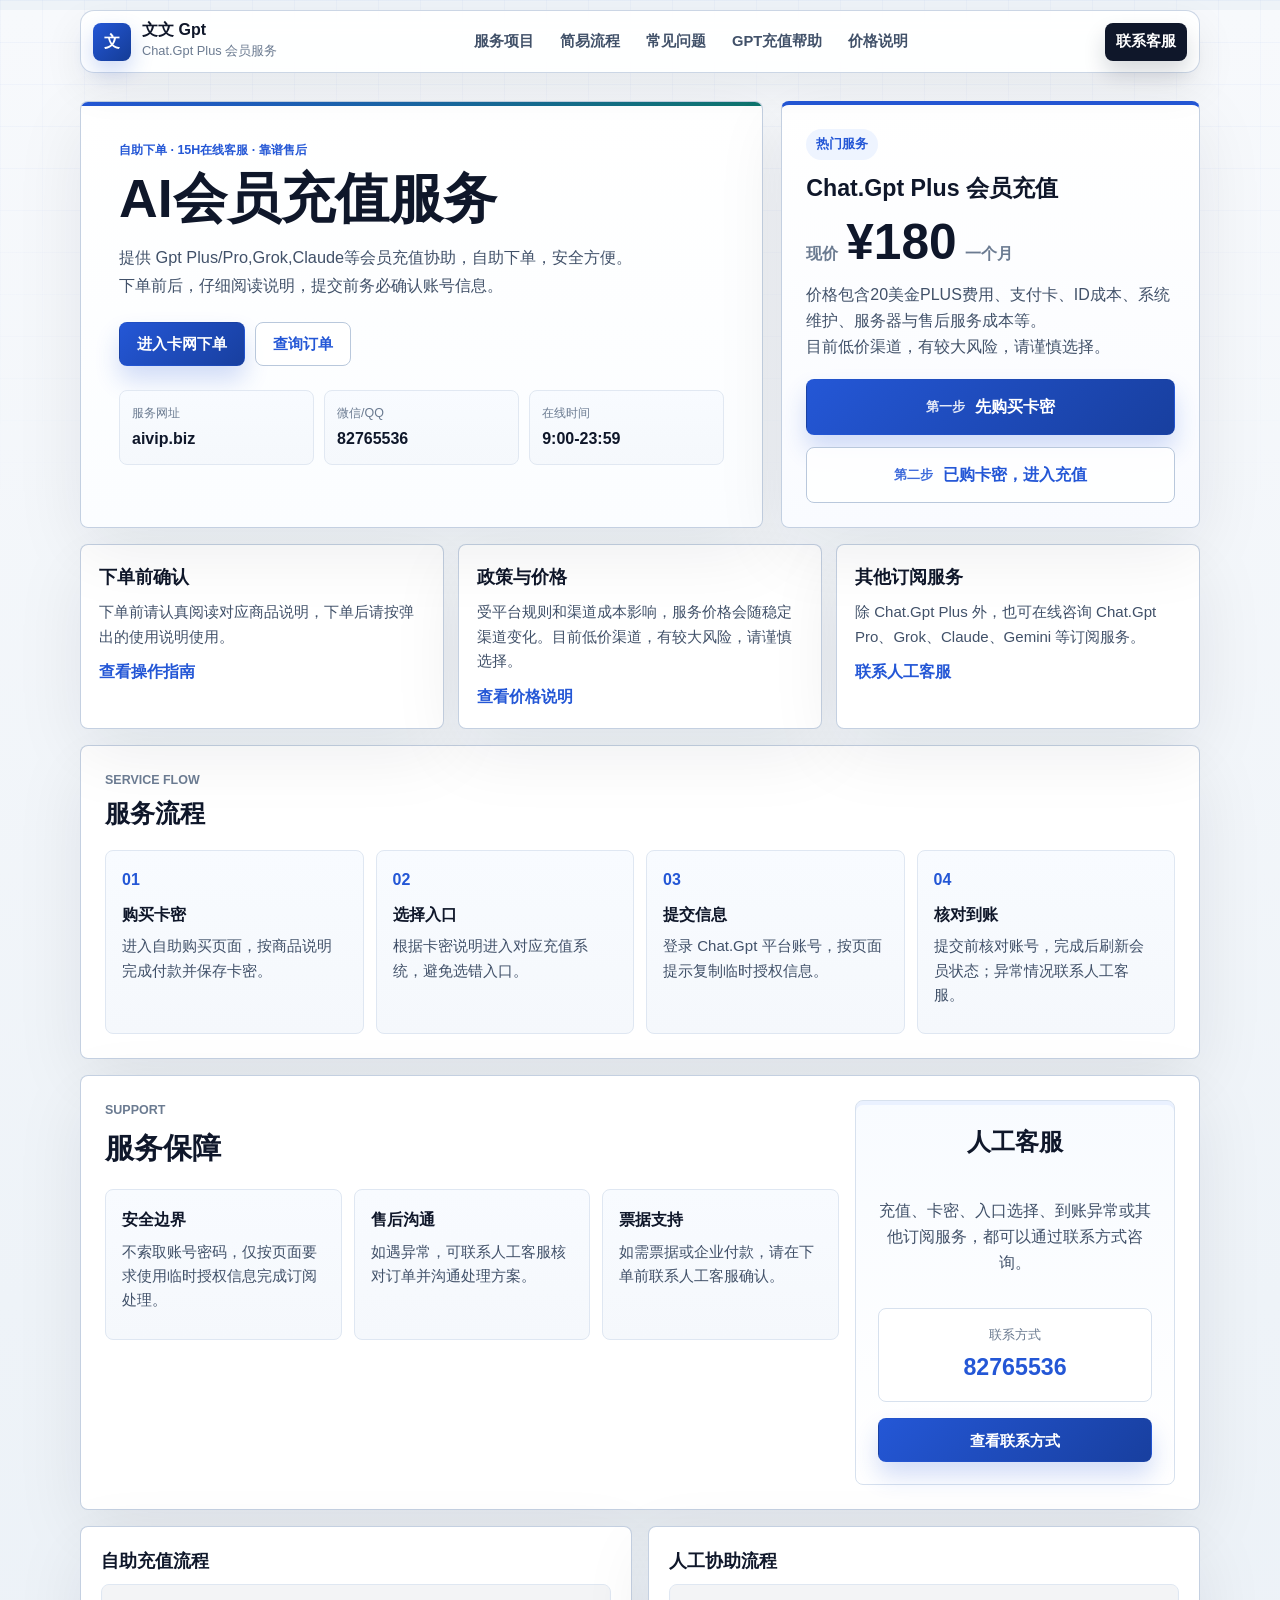
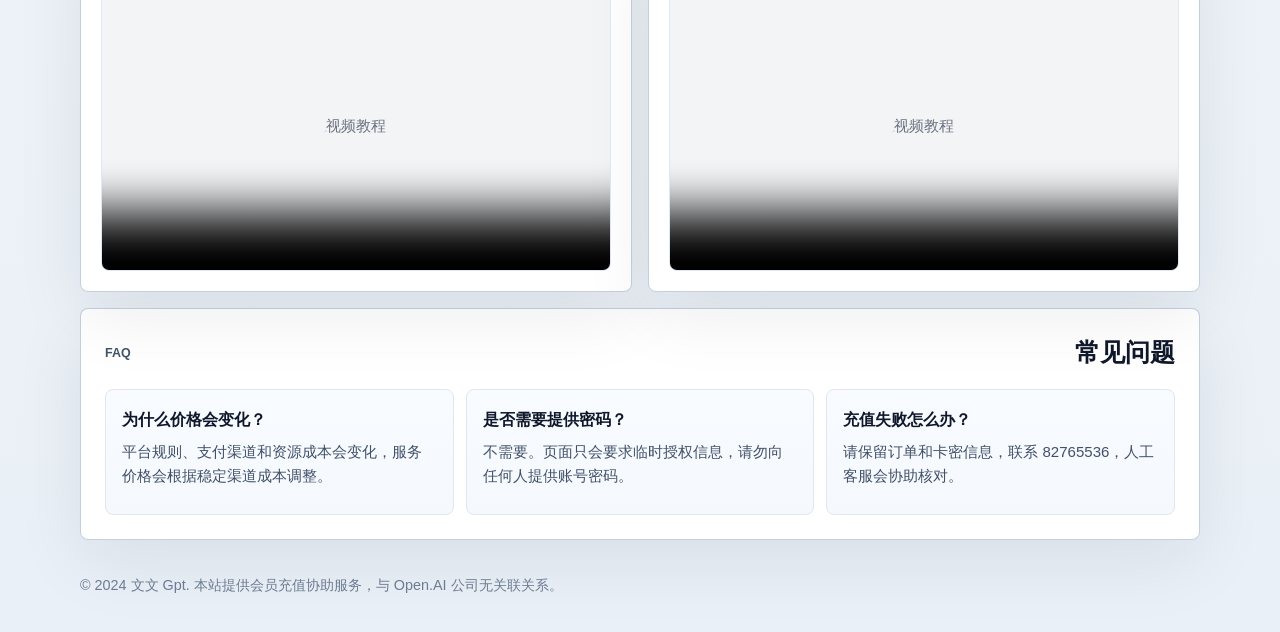
==== commit 6d3fb32b: "Update homepage notice copy" ====
--- a/00index.html
+++ b/00index.html
@@ -76,12 +76,12 @@
     <section class="notice-row" aria-label="重要提示">
       <article>
         <h2>下单前确认</h2>
-        <p>请先阅读商品说明，并确认卡密对应的充值入口。多个入口并存时，以卡密页面的说明为准。</p>
+        <p>下单前请认真阅读对应商品说明，下单后请按弹出的使用说明使用。</p>
         <a href="help.html">查看操作指南</a>
       </article>
       <article>
         <h2>政策与价格</h2>
-        <p>受平台规则和渠道成本影响，服务价格会随稳定渠道变化。建议优先选择流程清晰、售后明确的渠道。</p>
+        <p>受平台规则和渠道成本影响，服务价格会随稳定渠道变化。目前低价渠道，有较大风险，请谨慎选择。</p>
         <a href="gpt170.html">查看价格说明</a>
       </article>
       <article>
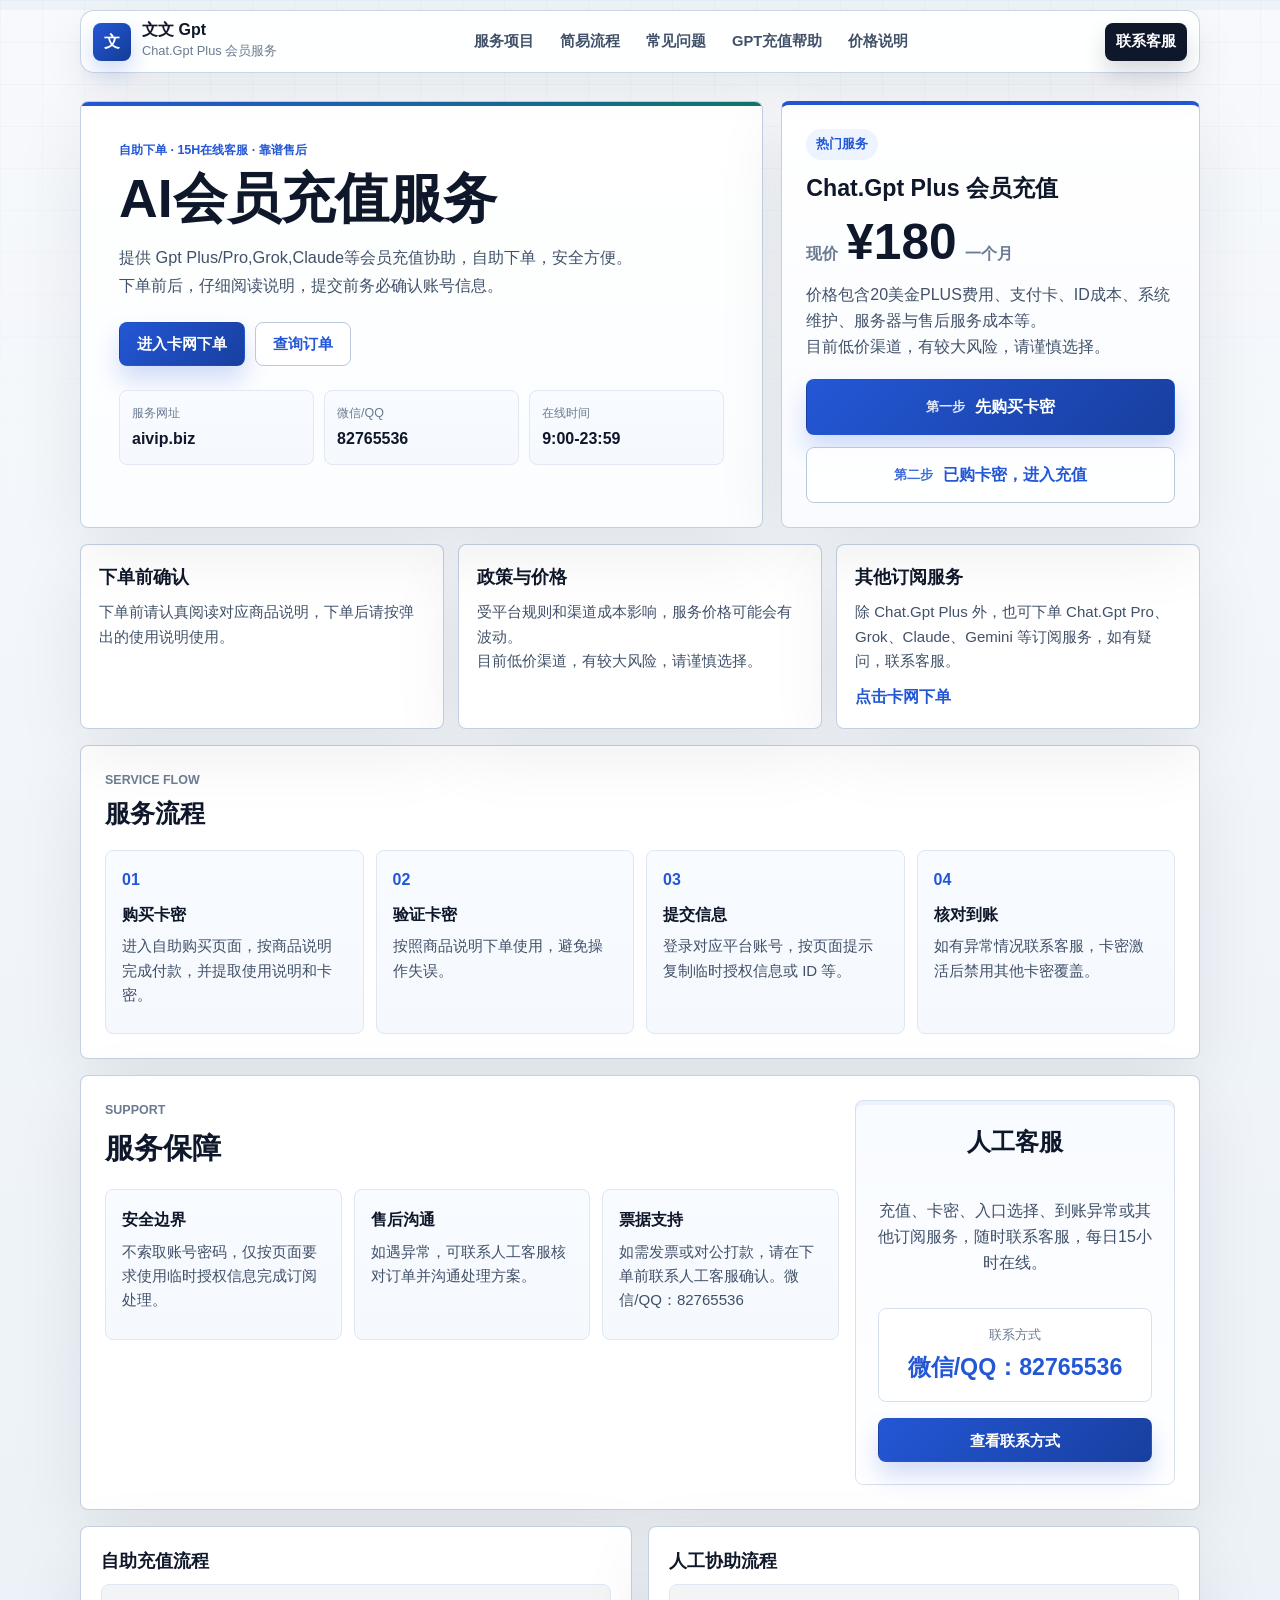
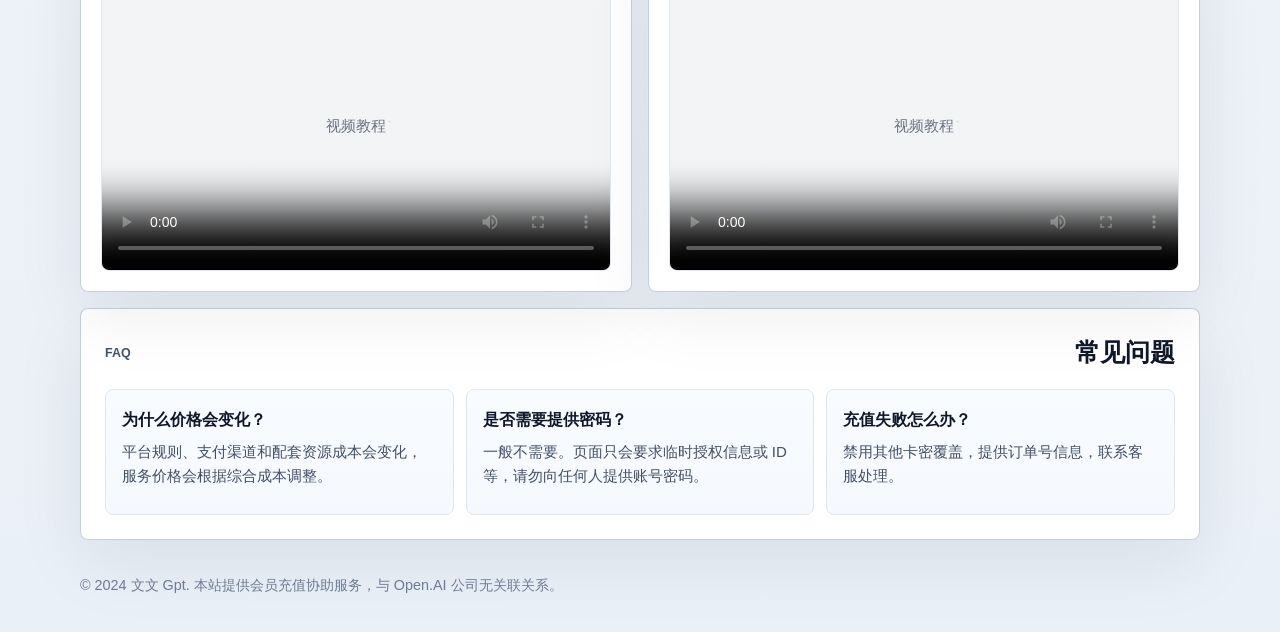
==== commit 63864354: "Update homepage service copy" ====
--- a/00index.html
+++ b/00index.html
@@ -77,17 +77,15 @@
       <article>
         <h2>下单前确认</h2>
         <p>下单前请认真阅读对应商品说明，下单后请按弹出的使用说明使用。</p>
-        <a href="help.html">查看操作指南</a>
       </article>
       <article>
         <h2>政策与价格</h2>
-        <p>受平台规则和渠道成本影响，服务价格会随稳定渠道变化。目前低价渠道，有较大风险，请谨慎选择。</p>
-        <a href="gpt170.html">查看价格说明</a>
+        <p>受平台规则和渠道成本影响，服务价格可能会有波动。<br>目前低价渠道，有较大风险，请谨慎选择。</p>
       </article>
       <article>
         <h2>其他订阅服务</h2>
-        <p>除 Chat.Gpt Plus 外，也可在线咨询 Chat.Gpt Pro、Grok、Claude、Gemini 等订阅服务。</p>
-        <a href="help.html#contact">联系人工客服</a>
+        <p>除 Chat.Gpt Plus 外，也可下单 Chat.Gpt Pro、Grok、Claude、Gemini 等订阅服务，如有疑问，联系客服。</p>
+        <a href="https://fe.dtyuedan.cn/shop/gptplus" target="_blank" rel="noopener noreferrer nofollow">点击卡网下单</a>
       </article>
     </section>
 
@@ -100,22 +98,22 @@
         <article>
           <span>01</span>
           <h3>购买卡密</h3>
-          <p>进入自助购买页面，按商品说明完成付款并保存卡密。</p>
+          <p>进入自助购买页面，按商品说明完成付款，并提取使用说明和卡密。</p>
         </article>
         <article>
           <span>02</span>
-          <h3>选择入口</h3>
-          <p>根据卡密说明进入对应充值系统，避免选错入口。</p>
+          <h3>验证卡密</h3>
+          <p>按照商品说明下单使用，避免操作失误。</p>
         </article>
         <article>
           <span>03</span>
           <h3>提交信息</h3>
-          <p>登录 Chat.Gpt 平台账号，按页面提示复制临时授权信息。</p>
+          <p>登录对应平台账号，按页面提示复制临时授权信息或 ID 等。</p>
         </article>
         <article>
           <span>04</span>
           <h3>核对到账</h3>
-          <p>提交前核对账号，完成后刷新会员状态；异常情况联系人工客服。</p>
+          <p>如有异常情况联系客服，卡密激活后禁用其他卡密覆盖。</p>
         </article>
       </div>
     </section>
@@ -137,16 +135,16 @@
           </article>
           <article>
             <h3>票据支持</h3>
-            <p>如需票据或企业付款，请在下单前联系人工客服确认。</p>
+            <p>如需发票或对公打款，请在下单前联系人工客服确认。微信/QQ：82765536</p>
           </article>
         </div>
       </div>
       <aside class="contact-panel">
         <h2>人工客服</h2>
-        <p>充值、卡密、入口选择、到账异常或其他订阅服务，都可以通过联系方式咨询。</p>
+        <p>充值、卡密、入口选择、到账异常或其他订阅服务，随时联系客服，每日15小时在线。</p>
         <div class="wechat-box">
           <span>联系方式</span>
-          <strong>82765536</strong>
+          <strong>微信/QQ：82765536</strong>
         </div>
         <a class="btn btn-primary full" href="help.html#contact">查看联系方式</a>
       </aside>
@@ -175,15 +173,15 @@
       <div class="faq-grid">
         <article>
           <h3>为什么价格会变化？</h3>
-          <p>平台规则、支付渠道和资源成本会变化，服务价格会根据稳定渠道成本调整。</p>
+          <p>平台规则、支付渠道和配套资源成本会变化，服务价格会根据综合成本调整。</p>
         </article>
         <article>
           <h3>是否需要提供密码？</h3>
-          <p>不需要。页面只会要求临时授权信息，请勿向任何人提供账号密码。</p>
+          <p>一般不需要。页面只会要求临时授权信息或 ID 等，请勿向任何人提供账号密码。</p>
         </article>
         <article>
           <h3>充值失败怎么办？</h3>
-          <p>请保留订单和卡密信息，联系 82765536，人工客服会协助核对。</p>
+          <p>禁用其他卡密覆盖，提供订单号信息，联系客服处理。</p>
         </article>
       </div>
     </section>
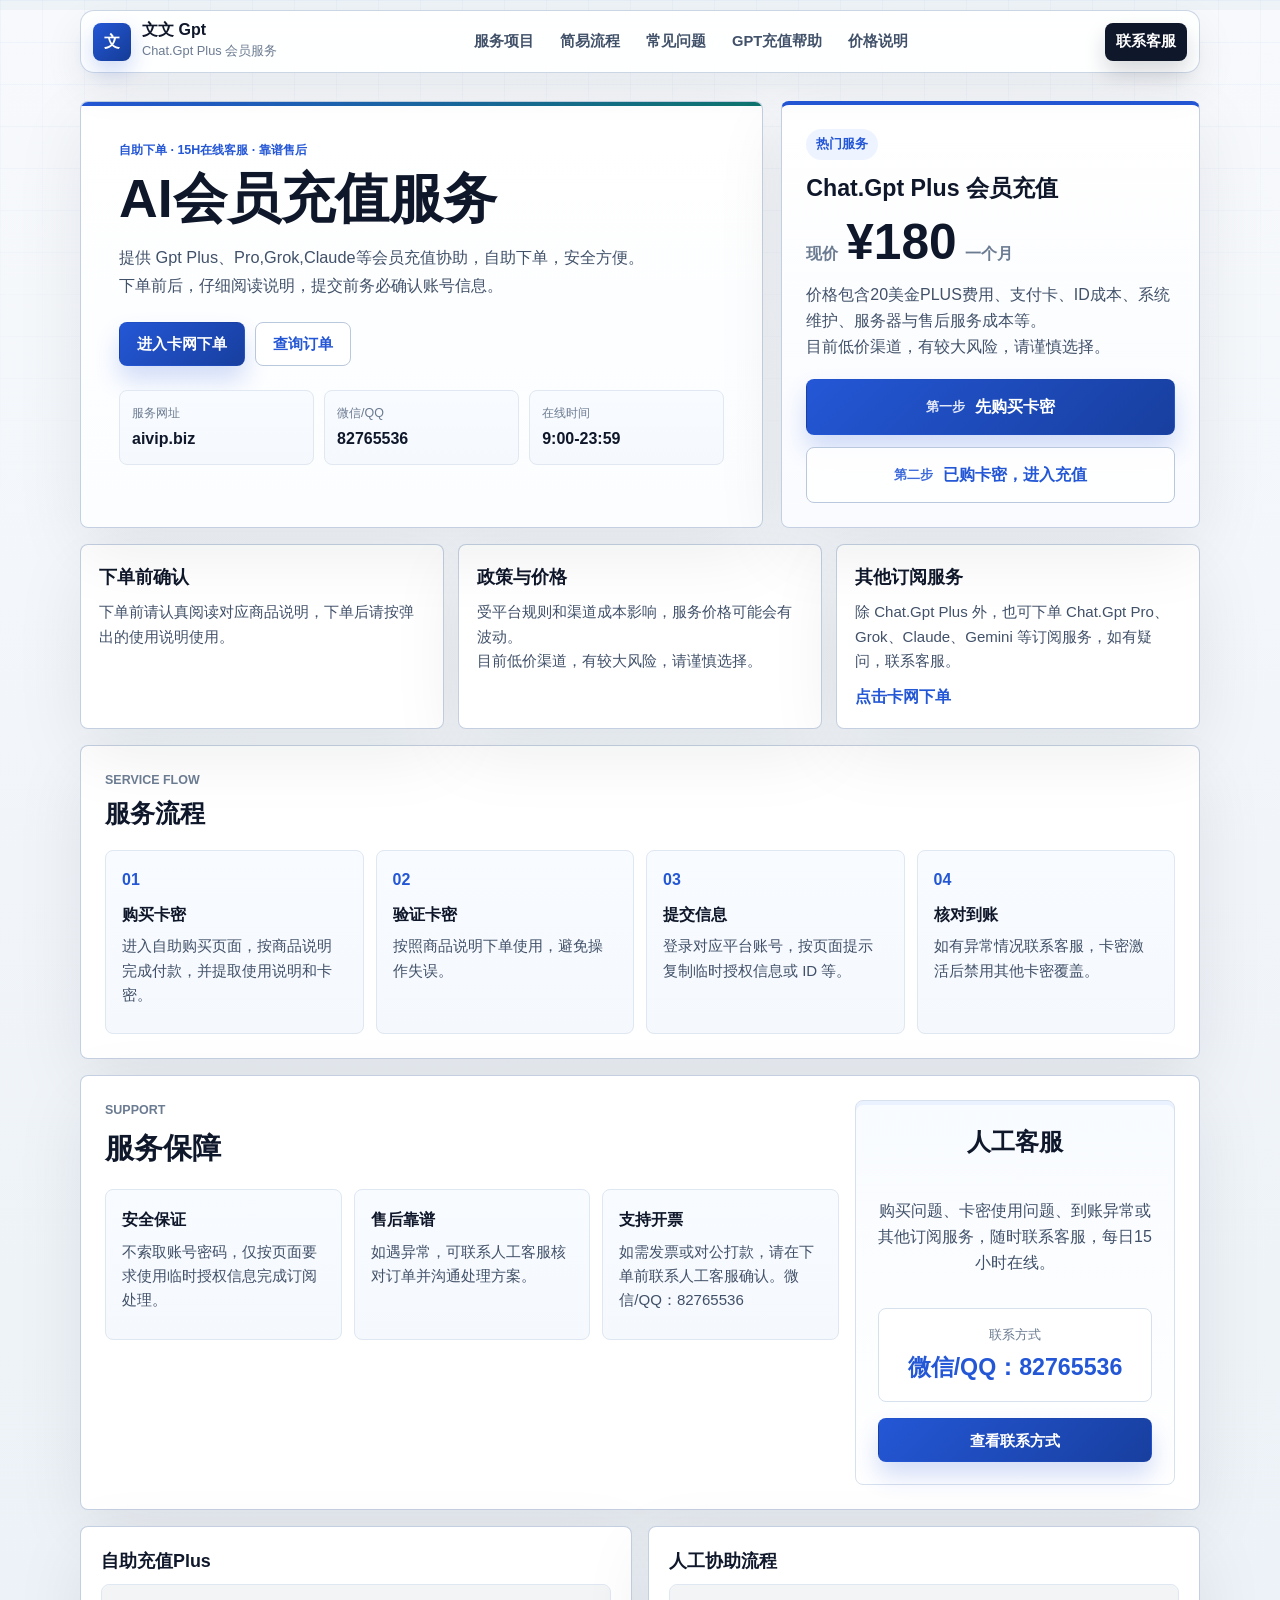
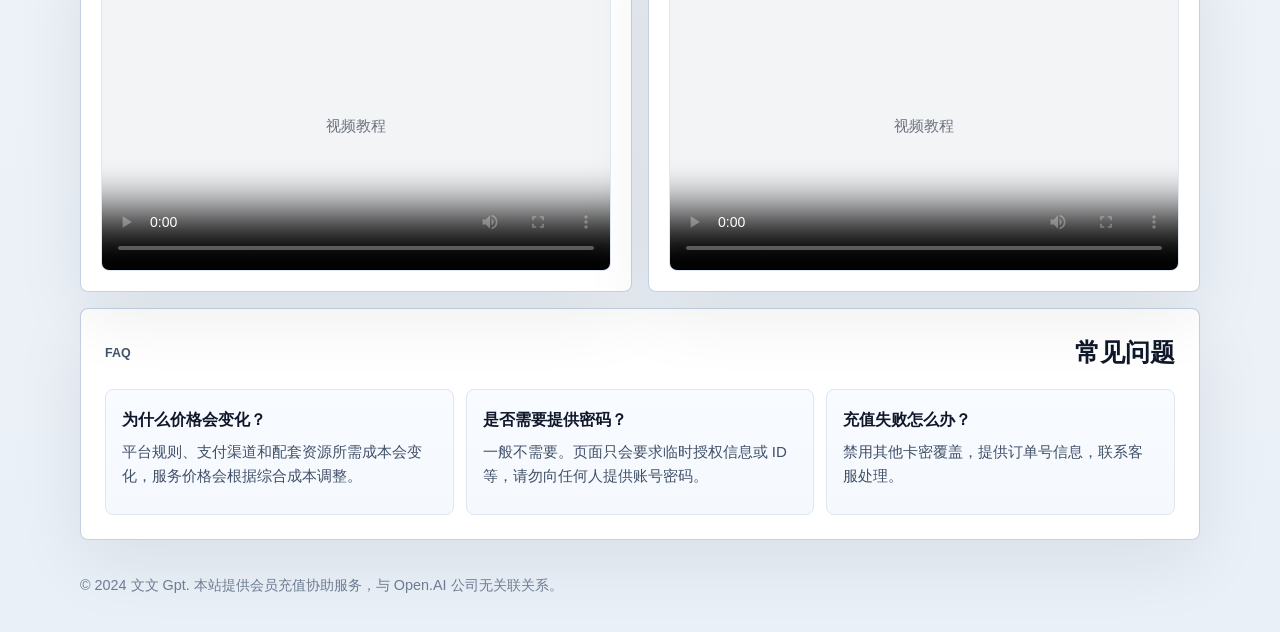
==== commit 1e12e928: "Update homepage wording refinements" ====
--- a/00index.html
+++ b/00index.html
@@ -35,7 +35,7 @@
         <p class="eyebrow">自助下单 · 15h在线客服 · 靠谱售后</p>
         <h1>AI会员充值服务</h1>
         <p class="hero-lead">
-          提供 Gpt Plus/Pro,Grok,Claude等会员充值协助，自助下单，安全方便。下单前后，仔细阅读说明，提交前务必确认账号信息。
+          提供 Gpt Plus、Pro,Grok,Claude等会员充值协助，自助下单，安全方便。下单前后，仔细阅读说明，提交前务必确认账号信息。
         </p>
         <div class="hero-actions">
           <a class="btn btn-primary" href="https://fe.dtyuedan.cn/shop/gptplus" target="_blank" rel="noopener noreferrer nofollow">进入卡网下单</a>
@@ -126,22 +126,22 @@
         </div>
         <div class="support-list">
           <article>
-            <h3>安全边界</h3>
+            <h3>安全保证</h3>
             <p>不索取账号密码，仅按页面要求使用临时授权信息完成订阅处理。</p>
           </article>
           <article>
-            <h3>售后沟通</h3>
+            <h3>售后靠谱</h3>
             <p>如遇异常，可联系人工客服核对订单并沟通处理方案。</p>
           </article>
           <article>
-            <h3>票据支持</h3>
+            <h3>支持开票</h3>
             <p>如需发票或对公打款，请在下单前联系人工客服确认。微信/QQ：82765536</p>
           </article>
         </div>
       </div>
       <aside class="contact-panel">
         <h2>人工客服</h2>
-        <p>充值、卡密、入口选择、到账异常或其他订阅服务，随时联系客服，每日15小时在线。</p>
+        <p>购买问题、卡密使用问题、到账异常或其他订阅服务，随时联系客服，每日15小时在线。</p>
         <div class="wechat-box">
           <span>联系方式</span>
           <strong>微信/QQ：82765536</strong>
@@ -152,7 +152,7 @@
 
     <section class="video-grid" id="video">
       <article>
-        <h2>自助充值流程</h2>
+        <h2>自助充值Plus</h2>
         <video controls title="Chat.Gpt Plus 自助充值操作视频" referrerpolicy="no-referrer" poster="data:image/svg+xml,%3Csvg xmlns='http://www.w3.org/2000/svg' viewBox='0 0 800 450'%3E%3Crect width='800' height='450' fill='%23f3f4f6'/%3E%3Ctext x='50%25' y='50%25' dominant-baseline='middle' text-anchor='middle' font-family='Inter' font-size='24' fill='%236b7280'%3E视频教程%3C/text%3E%3C/svg%3E">
           <source src="https://cloud.video.taobao.com/vod/FbJyK4EKwB7btoRMw7lA98guu6U_p0BMQVdTUML7WWc.mp4" type="video/mp4">
         </video>
@@ -173,7 +173,7 @@
       <div class="faq-grid">
         <article>
           <h3>为什么价格会变化？</h3>
-          <p>平台规则、支付渠道和配套资源成本会变化，服务价格会根据综合成本调整。</p>
+          <p>平台规则、支付渠道和配套资源所需成本会变化，服务价格会根据综合成本调整。</p>
         </article>
         <article>
           <h3>是否需要提供密码？</h3>
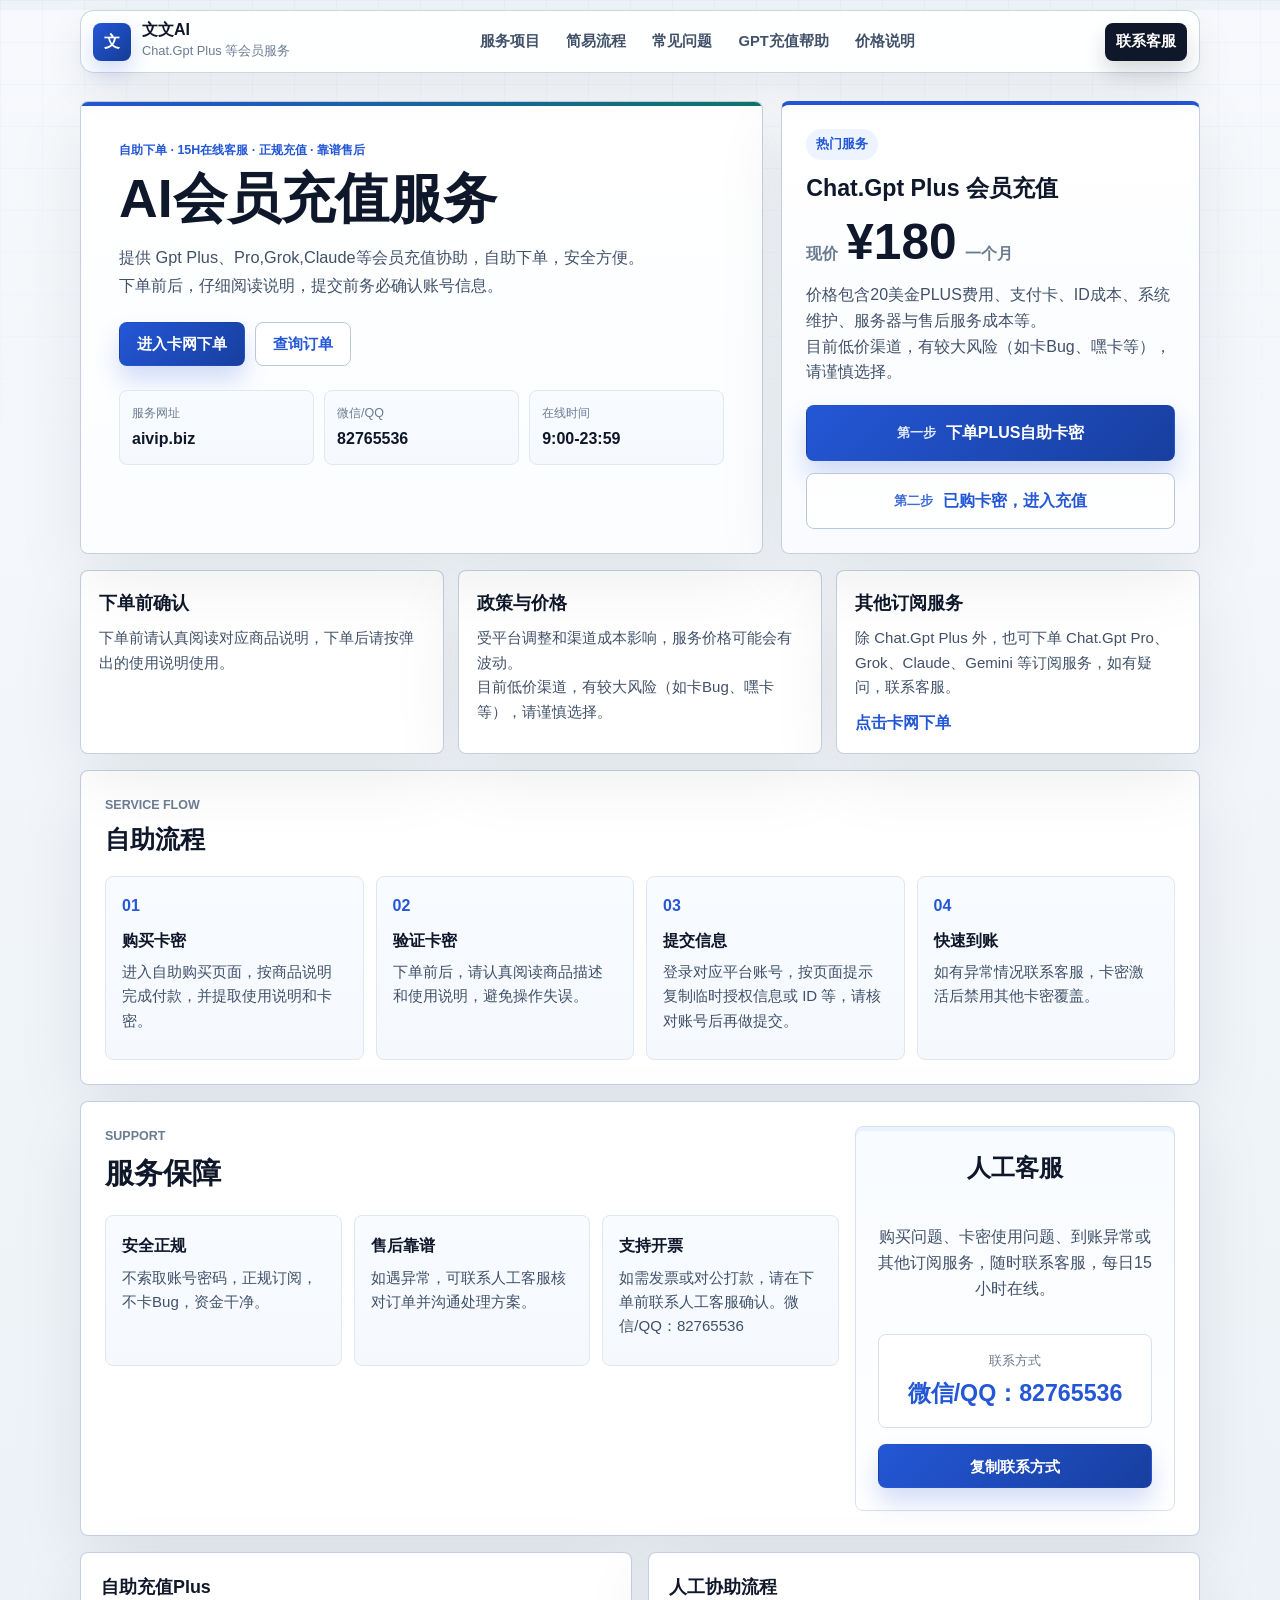
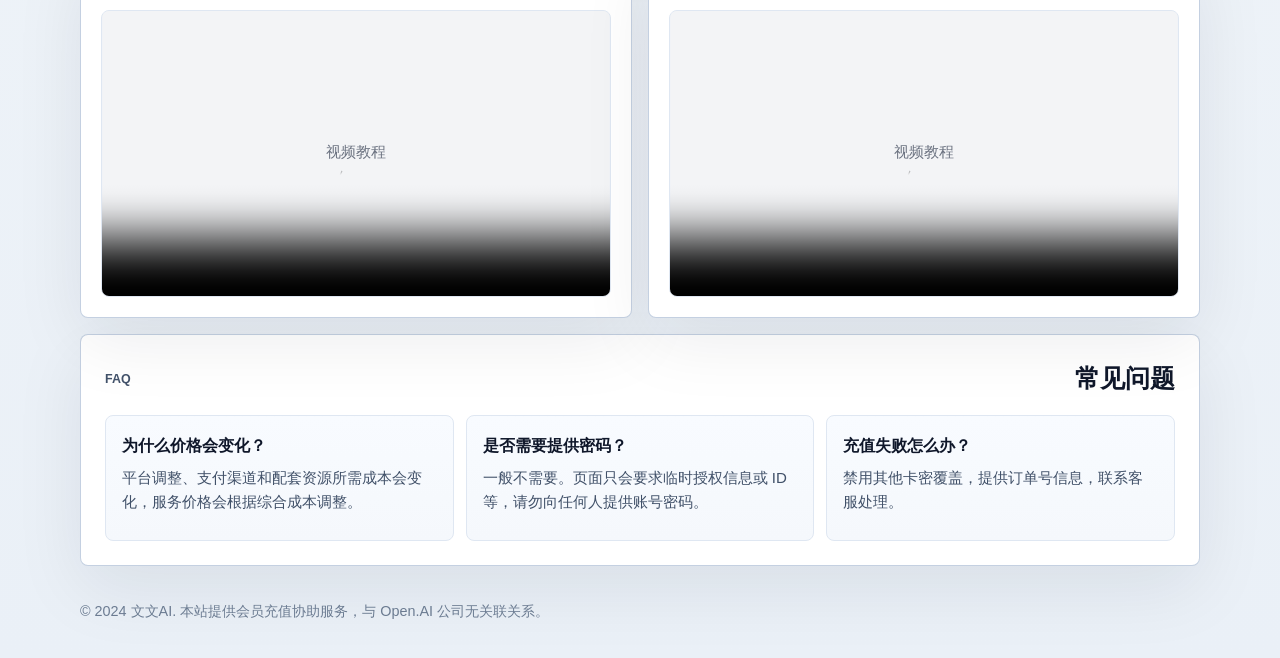
==== commit 2aced513: "Deploy latest site updates" ====
--- a/00index.html
+++ b/00index.html
@@ -3,7 +3,7 @@
 <head>
   <meta charset="UTF-8">
   <meta name="viewport" content="width=device-width, initial-scale=1.0">
-  <title>Chat.Gpt Plus 会员服务 | 文文 Gpt</title>
+  <title>Chat.Gpt Plus 等会员服务 | 文文AI</title>
   <meta name="description" content="Chat.Gpt Plus 会员充值协助、自助购买指引与人工客服支持。服务网址 aivip.biz，联系方式 82765536。">
   <meta name="robots" content="noindex,nofollow,noarchive,nosnippet">
   <meta name="googlebot" content="noindex,nofollow,noarchive,nosnippet">
@@ -12,11 +12,11 @@
 </head>
 <body class="clean-home">
   <header class="site-header">
-    <a class="brand" href="index.html" aria-label="文文 Gpt 首页">
+    <a class="brand" href="index.html" aria-label="文文AI 首页">
       <span class="brand-mark">文</span>
       <span>
-        <strong>文文 Gpt</strong>
-        <small>Chat.Gpt Plus 会员服务</small>
+        <strong>文文AI</strong>
+        <small>Chat.Gpt Plus 等会员服务</small>
       </span>
     </a>
     <nav class="site-nav" aria-label="主导航">
@@ -32,7 +32,7 @@
   <main>
     <section class="hero-section">
       <div class="hero-copy">
-        <p class="eyebrow">自助下单 · 15h在线客服 · 靠谱售后</p>
+        <p class="eyebrow">自助下单 · 15h在线客服 · 正规充值 · 靠谱售后</p>
         <h1>AI会员充值服务</h1>
         <p class="hero-lead">
           提供 Gpt Plus、Pro,Grok,Claude等会员充值协助，自助下单，安全方便。下单前后，仔细阅读说明，提交前务必确认账号信息。
@@ -65,9 +65,9 @@
           <strong>¥180</strong>
           <span>一个月</span>
         </div>
-        <p>价格包含20美金PLUS费用、支付卡、ID成本、系统维护、服务器与售后服务成本等。<br>目前低价渠道，有较大风险，请谨慎选择。</p>
+        <p>价格包含20美金PLUS费用、支付卡、ID成本、系统维护、服务器与售后服务成本等。<br>目前低价渠道，有较大风险（如卡Bug、嘿卡等），请谨慎选择。</p>
         <div class="order-actions">
-          <a class="btn btn-primary full step-button" href="https://fe.dtyuedan.cn/shop/gptplus" target="_blank" rel="noopener noreferrer nofollow"><span>第一步</span>先购买卡密</a>
+          <a class="btn btn-primary full step-button" href="https://fe.dtyuedan.cn/shop/gptplus" target="_blank" rel="noopener noreferrer nofollow"><span>第一步</span>下单PLUS自助卡密</a>
           <a class="btn btn-secondary full step-button" href="5.html"><span>第二步</span>已购卡密，进入充值</a>
         </div>
       </aside>
@@ -80,7 +80,7 @@
       </article>
       <article>
         <h2>政策与价格</h2>
-        <p>受平台规则和渠道成本影响，服务价格可能会有波动。<br>目前低价渠道，有较大风险，请谨慎选择。</p>
+        <p>受平台调整和渠道成本影响，服务价格可能会有波动。<br>目前低价渠道，有较大风险（如卡Bug、嘿卡等），请谨慎选择。</p>
       </article>
       <article>
         <h2>其他订阅服务</h2>
@@ -92,7 +92,7 @@
     <section class="process-section" id="process">
       <div class="section-head">
         <p class="eyebrow">Service Flow</p>
-        <h2>服务流程</h2>
+        <h2>自助流程</h2>
       </div>
       <div class="steps-grid">
         <article>
@@ -103,16 +103,16 @@
         <article>
           <span>02</span>
           <h3>验证卡密</h3>
-          <p>按照商品说明下单使用，避免操作失误。</p>
+          <p>下单前后，请认真阅读商品描述和使用说明，避免操作失误。</p>
         </article>
         <article>
           <span>03</span>
           <h3>提交信息</h3>
-          <p>登录对应平台账号，按页面提示复制临时授权信息或 ID 等。</p>
+          <p>登录对应平台账号，按页面提示复制临时授权信息或 ID 等，请核对账号后再做提交。</p>
         </article>
         <article>
           <span>04</span>
-          <h3>核对到账</h3>
+          <h3>快速到账</h3>
           <p>如有异常情况联系客服，卡密激活后禁用其他卡密覆盖。</p>
         </article>
       </div>
@@ -126,8 +126,8 @@
         </div>
         <div class="support-list">
           <article>
-            <h3>安全保证</h3>
-            <p>不索取账号密码，仅按页面要求使用临时授权信息完成订阅处理。</p>
+            <h3>安全正规</h3>
+            <p>不索取账号密码，正规订阅，不卡Bug，资金干净。</p>
           </article>
           <article>
             <h3>售后靠谱</h3>
@@ -146,7 +146,7 @@
           <span>联系方式</span>
           <strong>微信/QQ：82765536</strong>
         </div>
-        <a class="btn btn-primary full" href="help.html#contact">查看联系方式</a>
+        <a class="btn btn-primary full" href="#" data-copy-contact="82765536">复制联系方式</a>
       </aside>
     </section>
 
@@ -173,7 +173,7 @@
       <div class="faq-grid">
         <article>
           <h3>为什么价格会变化？</h3>
-          <p>平台规则、支付渠道和配套资源所需成本会变化，服务价格会根据综合成本调整。</p>
+          <p>平台调整、支付渠道和配套资源所需成本会变化，服务价格会根据综合成本调整。</p>
         </article>
         <article>
           <h3>是否需要提供密码？</h3>
@@ -238,10 +238,45 @@
         if (url) window.open(url, "_blank", "noopener,noreferrer");
       });
     })();
+
+    (() => {
+      const copyButtons = document.querySelectorAll("[data-copy-contact]");
+      if (!copyButtons.length) return;
+
+      const fallbackCopy = (text) => {
+        const field = document.createElement("textarea");
+        field.value = text;
+        field.setAttribute("readonly", "");
+        field.style.position = "fixed";
+        field.style.opacity = "0";
+        document.body.appendChild(field);
+        field.select();
+        document.execCommand("copy");
+        field.remove();
+      };
+
+      copyButtons.forEach((button) => {
+        button.addEventListener("click", async (event) => {
+          event.preventDefault();
+          const text = button.dataset.copyContact || "82765536";
+          try {
+            if (navigator.clipboard && window.isSecureContext) {
+              await navigator.clipboard.writeText(text);
+            } else {
+              fallbackCopy(text);
+            }
+            alert("复制成功");
+          } catch (error) {
+            fallbackCopy(text);
+            alert("复制成功");
+          }
+        });
+      });
+    })();
   </script>
 
   <footer class="clean-footer">
-    <p>© 2024 文文 Gpt. 本站提供会员充值协助服务，与 Open.AI 公司无关联关系。</p>
+    <p>© 2024 文文AI. 本站提供会员充值协助服务，与 Open.AI 公司无关联关系。</p>
   </footer>
 </body>
 </html>
--- a/assets/professional.css
+++ b/assets/professional.css
@@ -295,6 +295,23 @@
   font-weight: 760;
 }
 
+.meta-copy {
+  appearance: none;
+  padding: 0;
+  border: 0;
+  background: transparent;
+  color: inherit;
+  font: inherit;
+  font-weight: inherit;
+  cursor: pointer;
+}
+
+.meta-copy:focus-visible {
+  outline: 2px solid rgba(37, 99, 235, 0.35);
+  outline-offset: 3px;
+  border-radius: 6px;
+}
+
 .order-card {
   display: flex;
   flex-direction: column;
@@ -354,6 +371,32 @@
   color: var(--muted) !important;
 }
 
+.price-detail-link {
+  display: inline-flex;
+  align-items: center;
+  width: fit-content;
+  margin: -4px 0 18px;
+  color: var(--brand);
+  font-size: 0.94rem;
+  font-weight: 780;
+  line-height: 1.35;
+  text-decoration: none;
+}
+
+.price-detail-link::after {
+  content: "";
+  width: 0.42rem;
+  height: 0.42rem;
+  margin-left: 0.46rem;
+  border-top: 2px solid currentColor;
+  border-right: 2px solid currentColor;
+  transform: rotate(45deg);
+}
+
+.price-detail-link:hover {
+  color: #1746b8;
+}
+
 .order-actions {
   display: grid;
   gap: 12px;
@@ -373,6 +416,40 @@
   font-size: 0.84rem;
   font-weight: 820;
   opacity: 0.88;
+}
+
+.step-hover-tips {
+  position: relative;
+  min-height: 38px;
+}
+
+.step-tip {
+  position: absolute;
+  inset: 0;
+  display: flex;
+  align-items: center;
+  justify-content: center;
+  margin: 0;
+  padding: 8px 12px;
+  border: 1px solid rgba(37, 99, 235, 0.18);
+  border-radius: 12px;
+  background: #eef5ff;
+  color: var(--brand);
+  font-size: 0.92rem;
+  font-weight: 820;
+  line-height: 1.35;
+  opacity: 0;
+  transform: translateY(-4px);
+  transition: opacity 0.16s ease, transform 0.16s ease;
+  pointer-events: none;
+}
+
+.order-actions .btn-primary:hover ~ .step-hover-tips .step-tip-buy,
+.order-actions .btn-primary:focus-visible ~ .step-hover-tips .step-tip-buy,
+.order-actions .btn-secondary:hover ~ .step-hover-tips .step-tip-recharge,
+.order-actions .btn-secondary:focus-visible ~ .step-hover-tips .step-tip-recharge {
+  opacity: 1;
+  transform: translateY(0);
 }
 
 .order-steps {
@@ -621,7 +698,8 @@
   display: none !important;
 }
 
-.order-query-modal {
+.order-query-modal,
+.contact-qr-modal {
   position: fixed;
   inset: 0;
   z-index: 9999;
@@ -631,7 +709,12 @@
   background: rgba(15, 23, 42, 0.42);
 }
 
-.order-query-dialog {
+.contact-qr-modal[hidden] {
+  display: none !important;
+}
+
+.order-query-dialog,
+.contact-qr-dialog {
   width: min(420px, 100%);
   padding: 22px;
   background: #fff;
@@ -641,15 +724,51 @@
   text-align: left;
 }
 
-.order-query-dialog h2 {
+.contact-qr-dialog {
+  position: relative;
+  width: min(390px, 100%);
+  text-align: center;
+}
+
+.order-query-dialog h2,
+.contact-qr-dialog h2 {
   margin: 0 0 10px !important;
   color: var(--ink) !important;
   font-size: 1.25rem !important;
 }
 
-.order-query-dialog p {
+.order-query-dialog p,
+.contact-qr-dialog p {
   margin: 0 !important;
   color: var(--muted) !important;
+  white-space: pre-line !important;
+}
+
+.contact-qr-image {
+  display: block;
+  width: min(260px, 100%);
+  margin: 18px auto 0;
+  border: 1px solid var(--line);
+  border-radius: 12px;
+  background: #fff;
+}
+
+.contact-qr-close {
+  position: absolute;
+  top: 10px;
+  right: 10px;
+  display: inline-grid;
+  place-items: center;
+  width: 34px;
+  height: 34px;
+  border: 1px solid var(--line);
+  border-radius: 999px;
+  background: #fff;
+  color: var(--muted);
+  font: inherit;
+  font-size: 1.25rem;
+  line-height: 1;
+  cursor: pointer;
 }
 
 .order-query-actions {
@@ -970,6 +1089,13 @@
   max-width: 900px !important;
 }
 
+.guide-page > .subpage-topbar {
+  position: sticky;
+  top: 10px;
+  z-index: 1200;
+  backdrop-filter: blur(16px);
+}
+
 .guide-page > .container > p:first-of-type {
   margin: 0 0 16px !important;
   padding: 14px 16px !important;
@@ -982,7 +1108,7 @@
 
 .guide-page .nav-bar {
   position: sticky !important;
-  top: 10px !important;
+  top: 86px !important;
   margin: 16px 0 22px !important;
   padding: 8px !important;
   background: #fff !important;
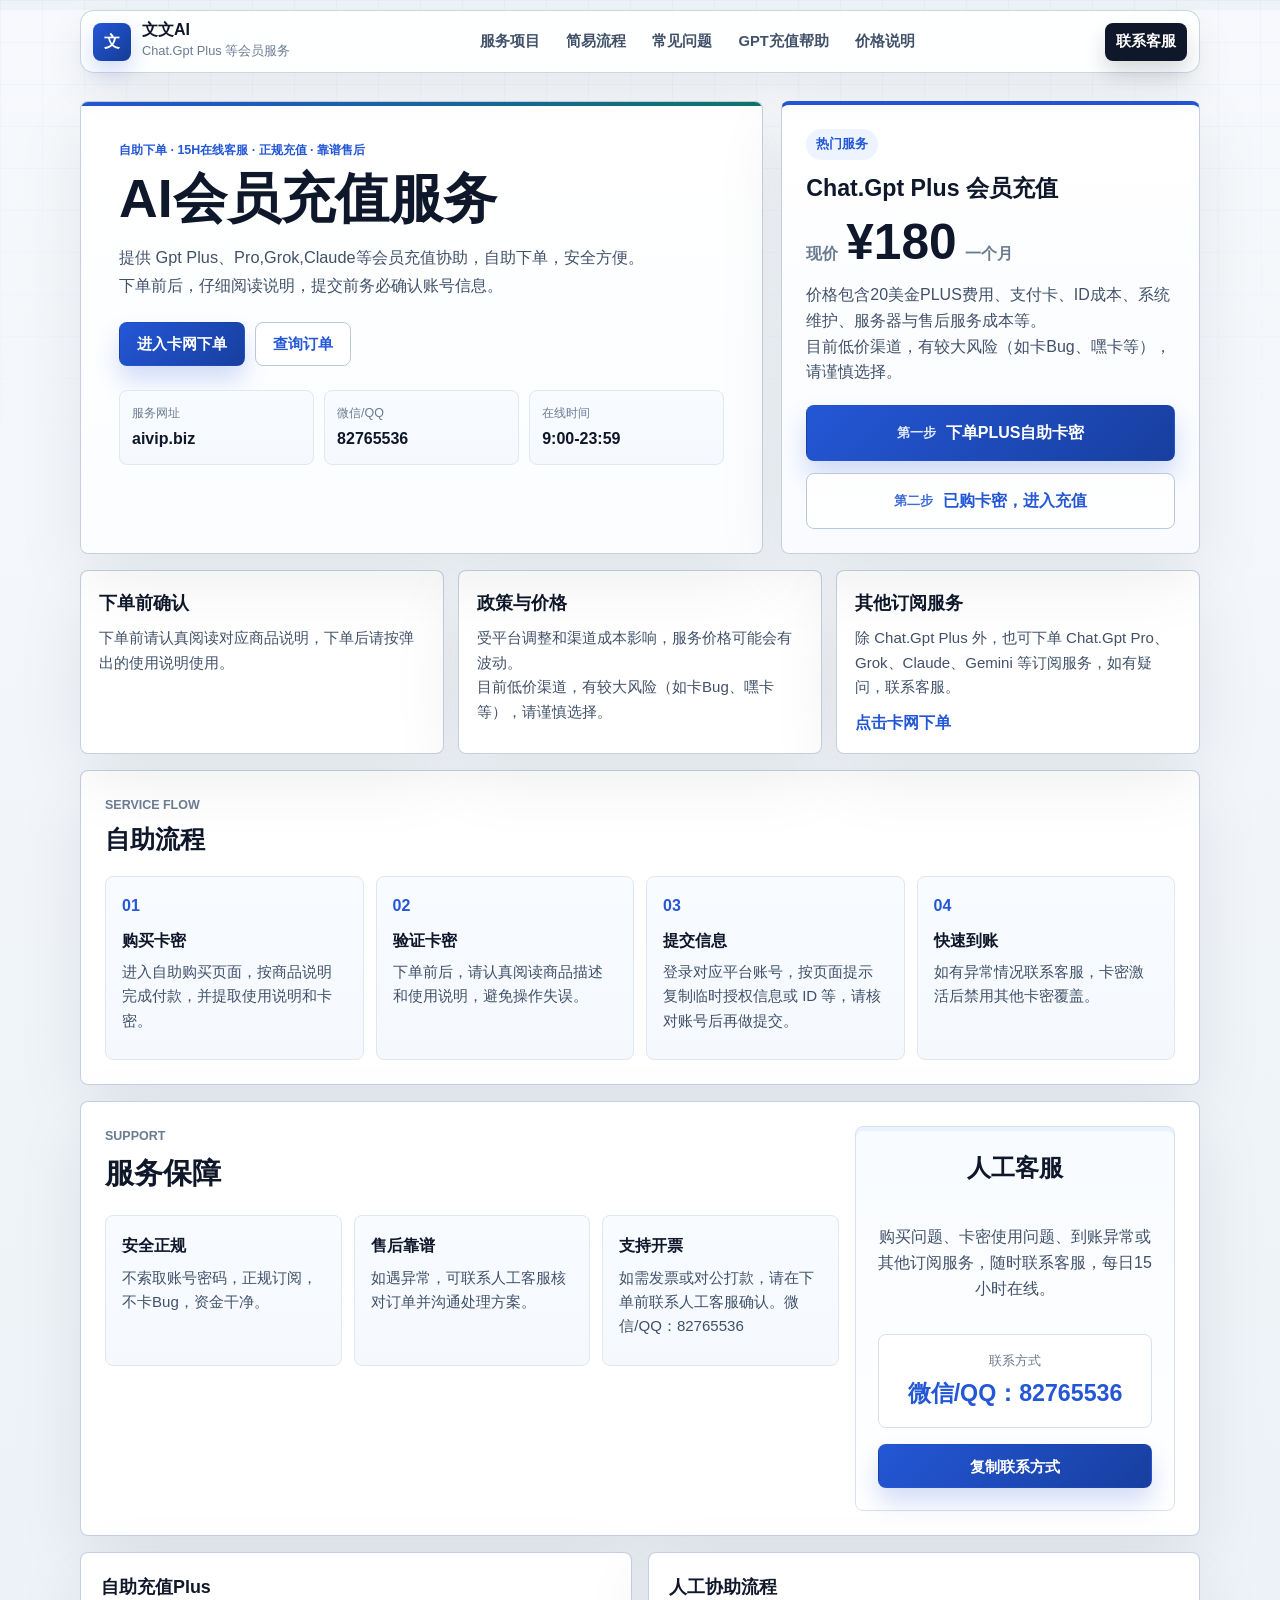
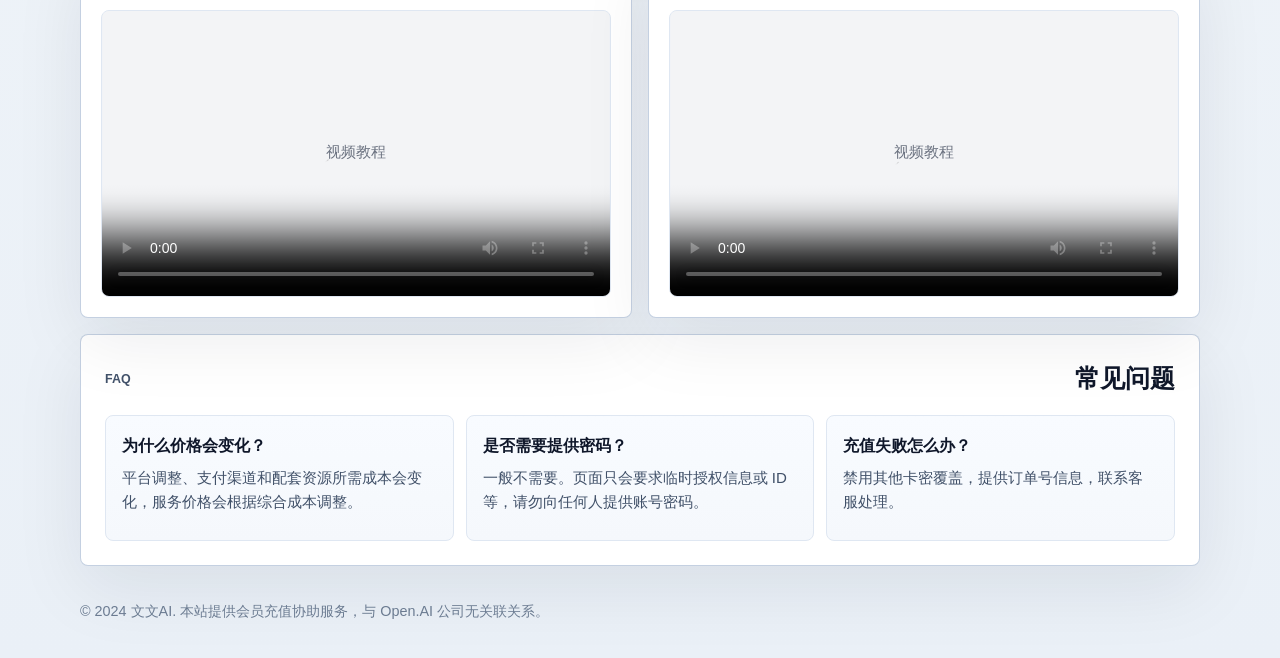
==== commit bed00c29: "Unify contact modal on subpages" ====
--- a/00index.html
+++ b/00index.html
@@ -26,7 +26,7 @@
       <a href="help.html"> GPT充值帮助</a>
       <a href="gpt170.html">价格说明</a>
     </nav>
-    <a class="nav-action" href="#" onclick="event.preventDefault(); alert('客服每日15小时在线，微信和 QQ 同号：82765536');">联系客服</a>
+    <a class="nav-action" href="index.html#contact" data-contact-qr-open>联系客服</a>
   </header>
 
   <main>
@@ -278,5 +278,6 @@
   <footer class="clean-footer">
     <p>© 2024 文文AI. 本站提供会员充值协助服务，与 Open.AI 公司无关联关系。</p>
   </footer>
+  <script src="assets/contact-modal.js?v=20260531-contact-modal-v2"></script>
 </body>
 </html>
--- a/assets/professional.css
+++ b/assets/professional.css
@@ -819,6 +819,21 @@
   box-shadow: var(--shadow-soft);
 }
 
+body.entry-page {
+  padding-top: 88px !important;
+}
+
+.entry-page > .subpage-topbar {
+  position: fixed;
+  top: 12px;
+  left: 50%;
+  width: min(1040px, calc(100% - 32px)) !important;
+  max-width: min(1040px, calc(100% - 32px)) !important;
+  margin: 0;
+  transform: translateX(-50%);
+  z-index: 1300;
+}
+
 .subpage-brand {
   display: inline-flex;
   align-items: center;
@@ -1307,8 +1322,39 @@
     grid-template-columns: 1fr auto;
   }
 
+  .brand {
+    grid-column: 1;
+    grid-row: 1;
+  }
+
   .site-nav {
+    grid-column: 1 / -1;
+    grid-row: 2;
+    display: flex;
+    justify-content: flex-start;
+    gap: 6px;
+    max-width: 100%;
+    padding: 2px 0 4px;
+    overflow-x: auto;
+    scrollbar-width: none;
+    -webkit-overflow-scrolling: touch;
+  }
+
+  .site-nav::-webkit-scrollbar {
     display: none;
+  }
+
+  .site-nav a {
+    flex: 0 0 auto;
+    min-height: 42px;
+    padding: 0 12px;
+    background: rgba(237, 243, 255, 0.72);
+    border: 1px solid rgba(185, 200, 220, 0.58);
+  }
+
+  .nav-action {
+    grid-column: 2;
+    grid-row: 1;
   }
 
   .hero-section,
@@ -1373,7 +1419,24 @@
     gap: 12px;
   }
 
+  .brand {
+    order: 1;
+  }
+
+  .site-nav {
+    order: 2;
+    width: 100%;
+    padding: 2px;
+  }
+
+  .site-nav a {
+    min-height: 44px;
+    padding: 0 13px;
+    font-size: 0.88rem;
+  }
+
   .nav-action {
+    order: 3;
     width: 100%;
   }
 
@@ -1451,6 +1514,46 @@
   .subpage-topbar nav a {
     padding: 0 8px;
     font-size: 0.86rem;
+  }
+
+  body.entry-page {
+    padding-top: 150px !important;
+  }
+
+  .entry-page > .subpage-topbar {
+    top: calc(env(safe-area-inset-top, 0px) + 8px);
+    right: 12px;
+    left: 12px;
+    width: auto !important;
+    max-width: none !important;
+    padding: 12px;
+    gap: 10px;
+    align-items: stretch;
+    transform: none;
+  }
+
+  .entry-page > .subpage-topbar nav {
+    display: flex;
+    flex-wrap: nowrap;
+    gap: 8px;
+    width: 100%;
+    max-width: 100%;
+    overflow-x: auto;
+    padding-bottom: 2px;
+    scrollbar-width: none;
+    -webkit-overflow-scrolling: touch;
+  }
+
+  .entry-page > .subpage-topbar nav::-webkit-scrollbar {
+    display: none;
+  }
+
+  .entry-page > .subpage-topbar nav a {
+    flex: 0 0 auto;
+    min-height: 44px;
+    padding: 0 13px;
+    background: rgba(237, 243, 255, 0.72);
+    border: 1px solid rgba(185, 200, 220, 0.58);
   }
 
   .guide-page .nav-bar ul {
@@ -1809,9 +1912,27 @@
 
 @media (max-width: 640px) {
   .site-header {
-    position: relative;
-    top: auto;
-    margin-top: 12px;
+    position: fixed;
+    top: 12px;
+    right: 12px;
+    left: 12px;
+    z-index: 100;
+    width: auto !important;
+    max-width: none !important;
+    margin: 0;
+    max-height: calc(100vh - 16px);
+    overflow: hidden;
+  }
+
+  .clean-home main {
+    padding-top: 180px;
+  }
+
+  #service,
+  #process,
+  #faq,
+  #video {
+    scroll-margin-top: 190px;
   }
 
   .nav-action {
@@ -1821,6 +1942,63 @@
     box-shadow: none;
   }
 
+  .guide-page > .subpage-topbar {
+    position: fixed;
+    top: 12px;
+    right: 12px;
+    left: 12px;
+    z-index: 1300;
+    width: auto !important;
+    max-width: none !important;
+    margin: 0;
+    padding: 12px;
+    gap: 10px;
+    align-items: stretch;
+    overflow: hidden;
+  }
+
+  .guide-page > .subpage-topbar nav {
+    display: flex;
+    flex-wrap: nowrap;
+    gap: 6px;
+    width: 100%;
+    max-width: 100%;
+    overflow-x: auto;
+    scrollbar-width: none;
+    -webkit-overflow-scrolling: touch;
+  }
+
+  .guide-page > .subpage-topbar nav::-webkit-scrollbar {
+    display: none;
+  }
+
+  .guide-page > .subpage-topbar nav a {
+    flex: 0 0 auto;
+    min-height: 42px;
+    padding: 0 12px;
+    background: rgba(237, 243, 255, 0.72);
+    border: 1px solid rgba(185, 200, 220, 0.58);
+  }
+
+  body.guide-page {
+    padding: 136px 0 40px !important;
+  }
+
+  .guide-page > .container {
+    margin-top: 0 !important;
+  }
+
+  .guide-page .nav-bar {
+    position: static !important;
+    top: auto !important;
+  }
+
+  .guide-page #steps,
+  .guide-page #faq,
+  .guide-page #contact {
+    scroll-margin-top: 140px;
+  }
+
   .hero-route {
     display: grid;
     grid-template-columns: 1fr;
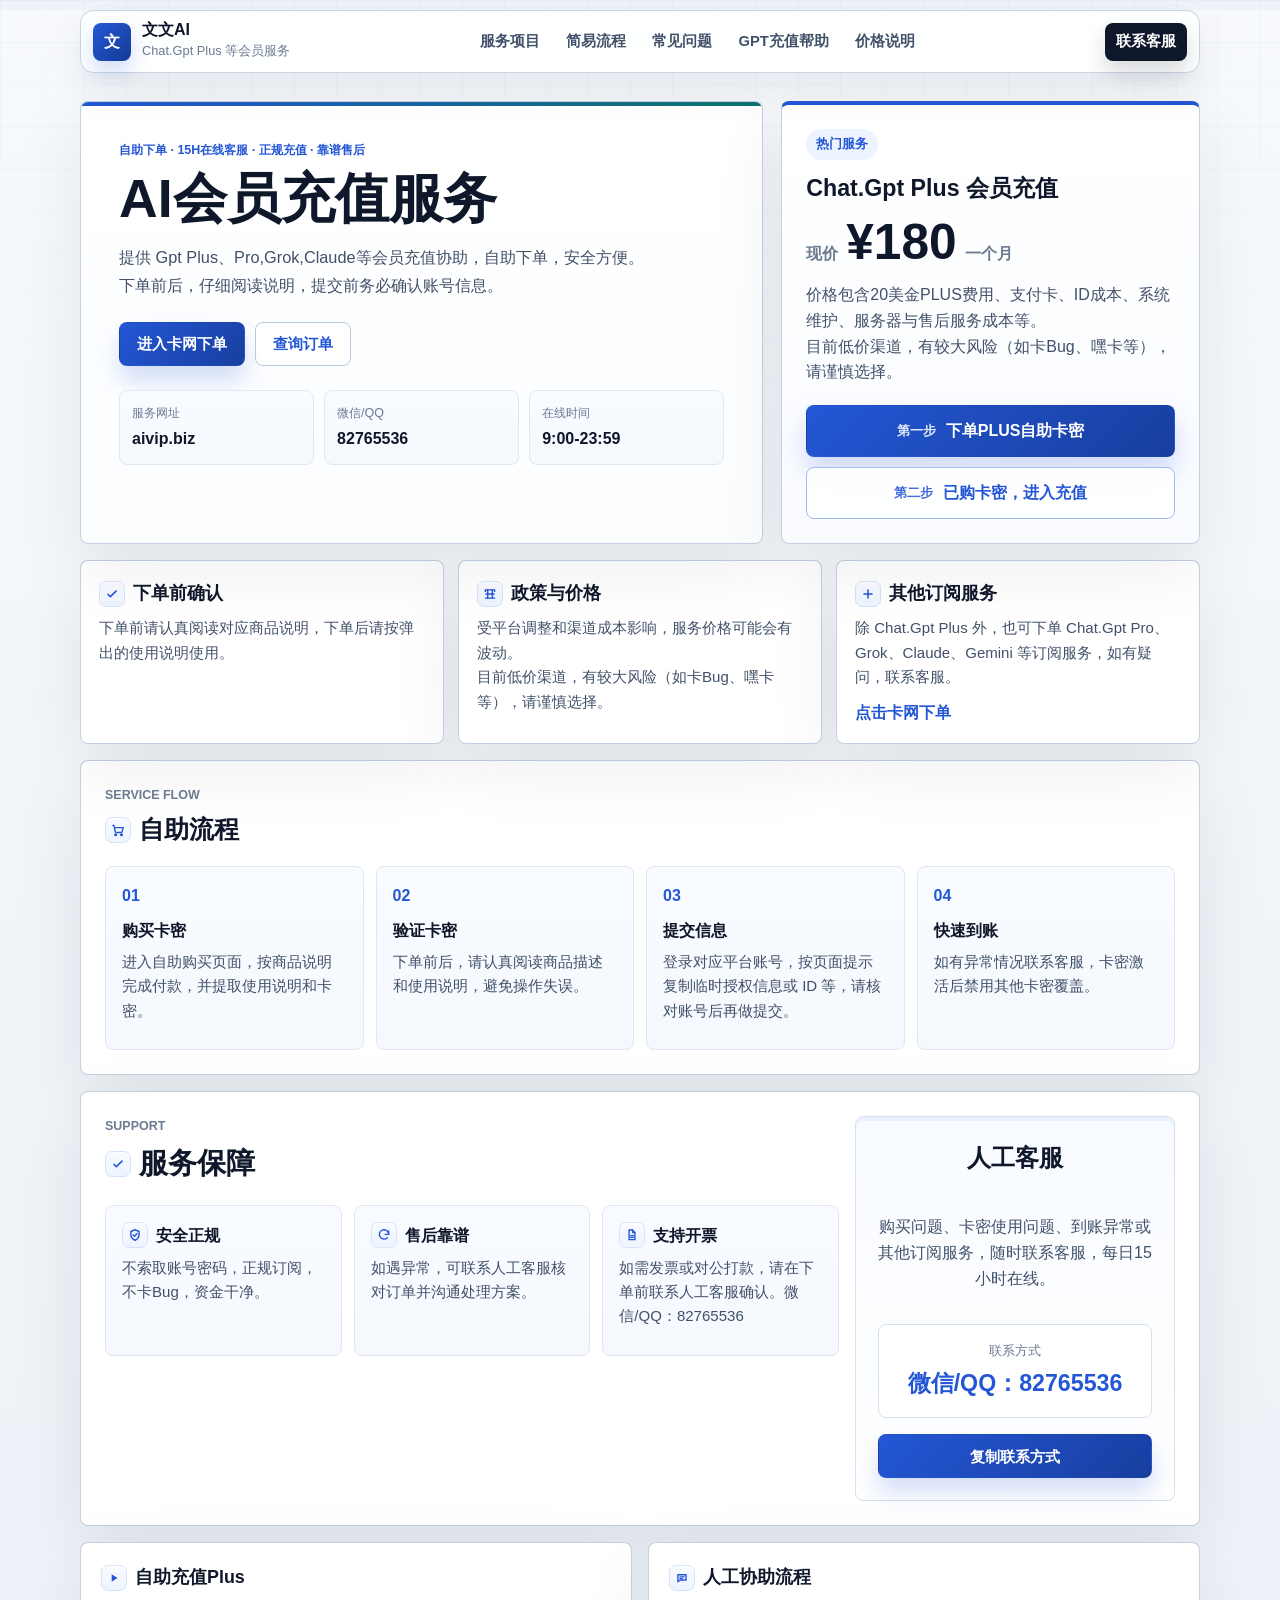
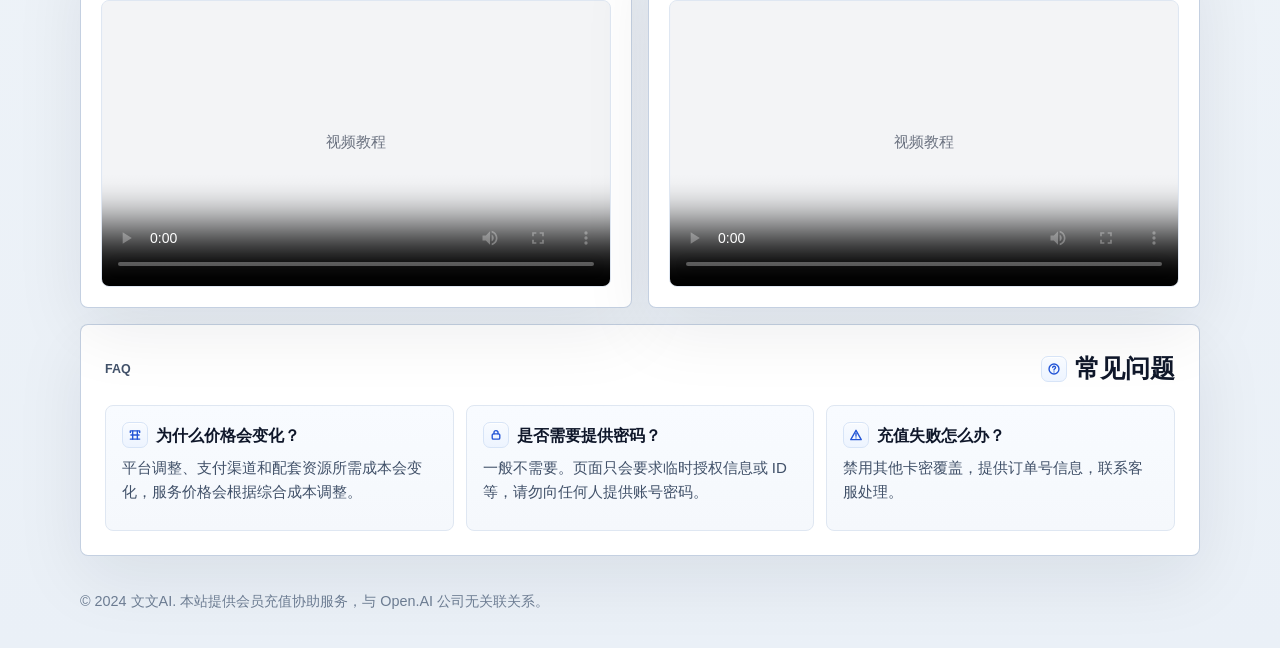
==== commit 8efe9fc0: "Replace fe.dtyuedan.cn URLs with qfcc99.com" ====
--- a/00index.html
+++ b/00index.html
@@ -38,8 +38,8 @@
           提供 Gpt Plus、Pro,Grok,Claude等会员充值协助，自助下单，安全方便。下单前后，仔细阅读说明，提交前务必确认账号信息。
         </p>
         <div class="hero-actions">
-          <a class="btn btn-primary" href="https://fe.dtyuedan.cn/shop/gptplus" target="_blank" rel="noopener noreferrer nofollow">进入卡网下单</a>
-          <a class="btn btn-secondary" href="https://fe.dtyuedan.cn/order" target="_blank" rel="noopener noreferrer nofollow" data-order-query>查询订单</a>
+          <a class="btn btn-primary" href="https://qfcc99.com/shop/gptplus" target="_blank" rel="noopener noreferrer nofollow">进入卡网下单</a>
+          <a class="btn btn-secondary" href="https://qfcc99.com/order" target="_blank" rel="noopener noreferrer nofollow" data-order-query>查询订单</a>
         </div>
         <dl class="hero-meta">
           <div>
@@ -67,7 +67,7 @@
         </div>
         <p>价格包含20美金PLUS费用、支付卡、ID成本、系统维护、服务器与售后服务成本等。<br>目前低价渠道，有较大风险（如卡Bug、嘿卡等），请谨慎选择。</p>
         <div class="order-actions">
-          <a class="btn btn-primary full step-button" href="https://fe.dtyuedan.cn/shop/gptplus" target="_blank" rel="noopener noreferrer nofollow"><span>第一步</span>下单PLUS自助卡密</a>
+          <a class="btn btn-primary full step-button" href="https://qfcc99.com/shop/gptplus" target="_blank" rel="noopener noreferrer nofollow"><span>第一步</span>下单PLUS自助卡密</a>
           <a class="btn btn-secondary full step-button" href="5.html"><span>第二步</span>已购卡密，进入充值</a>
         </div>
       </aside>
@@ -85,7 +85,7 @@
       <article>
         <h2>其他订阅服务</h2>
         <p>除 Chat.Gpt Plus 外，也可下单 Chat.Gpt Pro、Grok、Claude、Gemini 等订阅服务，如有疑问，联系客服。</p>
-        <a href="https://fe.dtyuedan.cn/shop/gptplus" target="_blank" rel="noopener noreferrer nofollow">点击卡网下单</a>
+        <a href="https://qfcc99.com/shop/gptplus" target="_blank" rel="noopener noreferrer nofollow">点击卡网下单</a>
       </article>
     </section>
 
--- a/assets/professional.css
+++ b/assets/professional.css
@@ -1,4 +1,4 @@
-:root {
+﻿:root {
   --page: #f4f6fa;
   --surface: #ffffff;
   --surface-soft: #f8fafc;
@@ -181,6 +181,7 @@
 .order-card,
 .notice-row article,
 .process-section,
+.support-section,
 .split-section,
 .video-grid article,
 .faq-section {
@@ -295,6 +296,31 @@
   font-weight: 760;
 }
 
+.hero-save-note {
+  display: flex;
+  align-items: center;
+  gap: 9px;
+  margin: 10px 0 0 !important;
+  padding: 10px 12px;
+  border: 1px solid #f0d2a2;
+  border-radius: var(--radius);
+  background: var(--warning-soft);
+  color: #75420a !important;
+  font-size: 0.9rem;
+  font-weight: 760;
+  line-height: 1.5;
+}
+
+.hero-save-note::before {
+  content: "";
+  width: 8px;
+  height: 8px;
+  border-radius: 999px;
+  background: var(--warning);
+  box-shadow: 0 0 0 4px rgba(180, 83, 9, 0.1);
+  flex: 0 0 auto;
+}
+
 .meta-copy {
   appearance: none;
   padding: 0;
@@ -399,16 +425,34 @@
 
 .order-actions {
   display: grid;
-  gap: 12px;
+  gap: 10px;
   margin-top: auto;
   padding-top: 4px;
+}
+
+.step-action-item {
+  display: grid;
+  gap: 6px;
 }
 
 .order-actions .step-button {
   display: flex;
   gap: 10px;
-  min-height: 54px;
+  min-height: 52px;
   font-size: 1rem;
+}
+
+.order-actions .btn-secondary {
+  background: linear-gradient(180deg, #edf5ff 0%, #d9e9ff 100%);
+  border-color: #9dbcf2;
+  color: #2456d6;
+  box-shadow: inset 0 1px 0 rgba(255, 255, 255, 0.86);
+}
+
+.order-actions .btn-secondary:hover,
+.order-actions .btn-secondary:focus-visible {
+  background: linear-gradient(180deg, #e5efff 0%, #ccddff 100%);
+  border-color: #7fa3ec;
 }
 
 .order-actions .step-button span {
@@ -418,38 +462,31 @@
   opacity: 0.88;
 }
 
-.step-hover-tips {
-  position: relative;
-  min-height: 38px;
-}
-
 .step-tip {
-  position: absolute;
-  inset: 0;
-  display: flex;
+  display: inline-flex;
   align-items: center;
   justify-content: center;
+  justify-self: center;
+  gap: 7px;
   margin: 0;
-  padding: 8px 12px;
-  border: 1px solid rgba(37, 99, 235, 0.18);
-  border-radius: 12px;
-  background: #eef5ff;
-  color: var(--brand);
-  font-size: 0.92rem;
-  font-weight: 820;
+  min-height: 0;
+  padding: 0 4px;
+  border: 0;
+  background: transparent;
+  color: #60708a;
+  font-size: 0.82rem;
+  font-weight: 760;
   line-height: 1.35;
-  opacity: 0;
-  transform: translateY(-4px);
-  transition: opacity 0.16s ease, transform 0.16s ease;
-  pointer-events: none;
-}
-
-.order-actions .btn-primary:hover ~ .step-hover-tips .step-tip-buy,
-.order-actions .btn-primary:focus-visible ~ .step-hover-tips .step-tip-buy,
-.order-actions .btn-secondary:hover ~ .step-hover-tips .step-tip-recharge,
-.order-actions .btn-secondary:focus-visible ~ .step-hover-tips .step-tip-recharge {
-  opacity: 1;
-  transform: translateY(0);
+  text-align: center;
+}
+
+.step-tip::before {
+  content: "";
+  flex: 0 0 auto;
+  width: 5px;
+  height: 5px;
+  border-radius: 999px;
+  background: #8fb0ef;
 }
 
 .order-steps {
@@ -475,6 +512,7 @@
 
 .notice-row p,
 .process-section p,
+.support-section p,
 .split-section p,
 .faq-section p {
   color: var(--muted) !important;
@@ -493,6 +531,7 @@
 }
 
 .process-section,
+.support-section,
 .faq-section {
   margin-bottom: 16px;
   padding: 24px;
@@ -550,6 +589,112 @@
   font-size: 1.02rem !important;
 }
 
+.clean-home .section-head h2,
+.clean-home .notice-row h2,
+.clean-home .video-grid h2,
+.clean-home .support-list h3,
+.clean-home .faq-grid h3 {
+  display: flex;
+  align-items: center;
+  gap: 8px;
+}
+
+.clean-home {
+  --icon-cart: url("data:image/svg+xml,%3Csvg xmlns='http://www.w3.org/2000/svg' viewBox='0 0 24 24' fill='none' stroke='%232456d6' stroke-width='2.4' stroke-linecap='round' stroke-linejoin='round'%3E%3Ccircle cx='8' cy='20' r='1.4'/%3E%3Ccircle cx='18' cy='20' r='1.4'/%3E%3Cpath d='M3 4h2l2.3 10.7a2 2 0 0 0 2 1.6h7.9a2 2 0 0 0 1.9-1.5L21 8H7'/%3E%3C/svg%3E");
+  --icon-play: url("data:image/svg+xml,%3Csvg xmlns='http://www.w3.org/2000/svg' viewBox='0 0 24 24' fill='%232456d6'%3E%3Cpath d='M8 5.5v13l10-6.5-10-6.5z'/%3E%3C/svg%3E");
+  --icon-shield: url("data:image/svg+xml,%3Csvg xmlns='http://www.w3.org/2000/svg' viewBox='0 0 24 24' fill='none' stroke='%232456d6' stroke-width='2.4' stroke-linecap='round' stroke-linejoin='round'%3E%3Cpath d='M12 3l7 3v5.5c0 4.2-2.8 7.5-7 9.5-4.2-2-7-5.3-7-9.5V6l7-3z'/%3E%3Cpath d='M8.8 12l2.1 2.1L15.5 9.5'/%3E%3C/svg%3E");
+  --icon-help: url("data:image/svg+xml,%3Csvg xmlns='http://www.w3.org/2000/svg' viewBox='0 0 24 24' fill='none' stroke='%232456d6' stroke-width='2.4' stroke-linecap='round' stroke-linejoin='round'%3E%3Ccircle cx='12' cy='12' r='8.5'/%3E%3Cpath d='M9.8 9.6a2.4 2.4 0 1 1 3.7 2c-.9.6-1.5 1.1-1.5 2.1'/%3E%3Cpath d='M12 17h.01'/%3E%3C/svg%3E");
+  --icon-check: url("data:image/svg+xml,%3Csvg xmlns='http://www.w3.org/2000/svg' viewBox='0 0 24 24' fill='none' stroke='%232456d6' stroke-width='2.7' stroke-linecap='round' stroke-linejoin='round'%3E%3Cpath d='M5 12.5l4.1 4L19 7'/%3E%3C/svg%3E");
+  --icon-price: url("data:image/svg+xml,%3Csvg xmlns='http://www.w3.org/2000/svg' viewBox='0 0 24 24' fill='none' stroke='%232456d6' stroke-width='2.4' stroke-linecap='round' stroke-linejoin='round'%3E%3Cpath d='M4 7.5V5h16v2.5'/%3E%3Cpath d='M8 5v14'/%3E%3Cpath d='M16 5v14'/%3E%3Cpath d='M5 12h14'/%3E%3Cpath d='M4 19h16'/%3E%3C/svg%3E");
+  --icon-plus: url("data:image/svg+xml,%3Csvg xmlns='http://www.w3.org/2000/svg' viewBox='0 0 24 24' fill='none' stroke='%232456d6' stroke-width='2.6' stroke-linecap='round'%3E%3Cpath d='M12 5v14'/%3E%3Cpath d='M5 12h14'/%3E%3C/svg%3E");
+  --icon-retry: url("data:image/svg+xml,%3Csvg xmlns='http://www.w3.org/2000/svg' viewBox='0 0 24 24' fill='none' stroke='%232456d6' stroke-width='2.35' stroke-linecap='round' stroke-linejoin='round'%3E%3Cpath d='M20 11a8 8 0 1 0-2.3 5.6'/%3E%3Cpath d='M20 5v6h-6'/%3E%3C/svg%3E");
+  --icon-file: url("data:image/svg+xml,%3Csvg xmlns='http://www.w3.org/2000/svg' viewBox='0 0 24 24' fill='none' stroke='%232456d6' stroke-width='2.35' stroke-linecap='round' stroke-linejoin='round'%3E%3Cpath d='M7 3.5h6l4 4V20H7z'/%3E%3Cpath d='M13 3.5V8h4'/%3E%3Cpath d='M9.5 13h5'/%3E%3Cpath d='M9.5 16h5'/%3E%3C/svg%3E");
+  --icon-message: url("data:image/svg+xml,%3Csvg xmlns='http://www.w3.org/2000/svg' viewBox='0 0 24 24' fill='none' stroke='%232456d6' stroke-width='2.35' stroke-linecap='round' stroke-linejoin='round'%3E%3Cpath d='M5 6.5h14v9H9l-4 3v-12z'/%3E%3Cpath d='M8.5 10h7'/%3E%3Cpath d='M8.5 13h4'/%3E%3C/svg%3E");
+  --icon-lock: url("data:image/svg+xml,%3Csvg xmlns='http://www.w3.org/2000/svg' viewBox='0 0 24 24' fill='none' stroke='%232456d6' stroke-width='2.35' stroke-linecap='round' stroke-linejoin='round'%3E%3Crect x='5.5' y='10' width='13' height='9' rx='2'/%3E%3Cpath d='M8.5 10V8a3.5 3.5 0 0 1 7 0v2'/%3E%3C/svg%3E");
+  --icon-alert: url("data:image/svg+xml,%3Csvg xmlns='http://www.w3.org/2000/svg' viewBox='0 0 24 24' fill='none' stroke='%232456d6' stroke-width='2.35' stroke-linecap='round' stroke-linejoin='round'%3E%3Cpath d='M12 4l9 16H3L12 4z'/%3E%3Cpath d='M12 9v5'/%3E%3Cpath d='M12 17h.01'/%3E%3C/svg%3E");
+}
+
+.clean-home .section-head h2::before,
+.clean-home .notice-row h2::before,
+.clean-home .video-grid h2::before,
+.clean-home .support-list h3::before,
+.clean-home .faq-grid h3::before {
+  content: "";
+  display: inline-grid;
+  flex: 0 0 auto;
+  place-items: center;
+  width: 24px;
+  height: 24px;
+  border: 1px solid #d7e4f7;
+  border-radius: 7px;
+  background-color: #f8fbff;
+  background-image: var(--home-icon, var(--icon-check)), linear-gradient(180deg, #f8fbff 0%, #edf4ff 100%);
+  background-position: center, center;
+  background-repeat: no-repeat, no-repeat;
+  background-size: 14px 14px, 100% 100%;
+  box-shadow: inset 0 1px 0 rgba(255, 255, 255, 0.9);
+}
+
+.clean-home .process-section .section-head h2::before {
+  --home-icon: var(--icon-cart);
+}
+
+.clean-home .support-section .section-head h2::before {
+  --home-icon: var(--icon-shield);
+}
+
+.clean-home .faq-section .section-head h2::before {
+  --home-icon: var(--icon-help);
+}
+
+.clean-home .notice-row article:nth-child(1) h2::before {
+  --home-icon: var(--icon-check);
+}
+
+.clean-home .notice-row article:nth-child(2) h2::before {
+  --home-icon: var(--icon-price);
+}
+
+.clean-home .notice-row article:nth-child(3) h2::before {
+  --home-icon: var(--icon-plus);
+}
+
+.clean-home .video-grid article:nth-child(1) h2::before {
+  --home-icon: var(--icon-play);
+}
+
+.clean-home .video-grid article:nth-child(2) h2::before {
+  --home-icon: var(--icon-message);
+}
+
+.clean-home .support-list article:nth-child(1) h3::before {
+  --home-icon: var(--icon-shield);
+}
+
+.clean-home .support-list article:nth-child(2) h3::before {
+  --home-icon: var(--icon-retry);
+}
+
+.clean-home .support-list article:nth-child(3) h3::before {
+  --home-icon: var(--icon-file);
+}
+
+.clean-home .support-list article:nth-child(4) h3::before {
+  --home-icon: var(--icon-message);
+}
+
+.clean-home .faq-grid article:nth-child(1) h3::before {
+  --home-icon: var(--icon-price);
+}
+
+.clean-home .faq-grid article:nth-child(2) h3::before {
+  --home-icon: var(--icon-lock);
+}
+
+.clean-home .faq-grid article:nth-child(3) h3::before {
+  --home-icon: var(--icon-alert);
+}
+
 .split-section {
   display: grid;
   grid-template-columns: minmax(0, 1fr) 320px;
@@ -562,6 +707,10 @@
   display: grid;
   grid-template-columns: repeat(3, minmax(0, 1fr));
   gap: 12px;
+}
+
+.support-section .support-list {
+  grid-template-columns: repeat(4, minmax(0, 1fr)) !important;
 }
 
 .contact-panel {
@@ -681,6 +830,19 @@
   background: #eef2f7;
   border: 1px solid #dfe7f2;
   border-radius: var(--radius);
+}
+
+.video-tip {
+  margin: 12px 0 0 !important;
+  padding: 10px 12px;
+  border: 1px solid rgba(36, 87, 214, 0.18);
+  border-radius: var(--radius);
+  background: #f4f7ff;
+  color: #315174 !important;
+  font-size: 0.92rem;
+  font-weight: 720;
+  line-height: 1.55;
+  text-align: center;
 }
 
 .clean-footer {
@@ -944,6 +1106,28 @@
 
 body:not(.clean-home) .contact-box {
   border-left: 4px solid var(--success) !important;
+}
+
+.guide-page .more-service-card {
+  display: grid;
+  grid-template-columns: minmax(0, 1fr) auto;
+  align-items: center;
+  gap: 14px;
+  margin: 18px 0 0;
+  padding: 16px 18px;
+  border: 1px solid rgba(36, 87, 214, 0.18);
+  border-radius: var(--radius);
+  background: linear-gradient(180deg, #f8fbff 0%, #f1f6ff 100%);
+}
+
+.guide-page .more-service-card p {
+  margin: 0 !important;
+  color: var(--muted) !important;
+  line-height: 1.75 !important;
+}
+
+.guide-page .more-service-card .purchase-link {
+  white-space: nowrap;
 }
 
 body:not(.clean-home) .info-box,
@@ -1447,6 +1631,7 @@
   .hero-copy,
   .order-card,
   .process-section,
+  .support-section,
   .split-section,
   .faq-section,
   body:not(.clean-home) > .container,
@@ -1481,6 +1666,10 @@
     padding: 16px;
   }
 
+  .clean-home .support-section .support-list {
+    grid-template-columns: 1fr !important;
+  }
+
   .subpage-topbar {
     align-items: flex-start;
     flex-direction: column;
@@ -1508,11 +1697,27 @@
 
   .subpage-topbar nav {
     width: 100%;
+    display: flex;
+    flex-wrap: nowrap;
+    gap: 8px;
     justify-content: flex-start;
+    max-width: 100%;
+    overflow-x: auto;
+    padding-bottom: 2px;
+    scrollbar-width: none;
+    -webkit-overflow-scrolling: touch;
+  }
+
+  .subpage-topbar nav::-webkit-scrollbar {
+    display: none;
   }
 
   .subpage-topbar nav a {
-    padding: 0 8px;
+    flex: 0 0 auto;
+    min-height: 44px;
+    padding: 0 13px;
+    background: rgba(237, 243, 255, 0.72);
+    border: 1px solid rgba(185, 200, 220, 0.58);
     font-size: 0.86rem;
   }
 
@@ -1601,6 +1806,14 @@
   mask-image: linear-gradient(180deg, rgba(0, 0, 0, 0.72), transparent 58%);
 }
 
+.clean-home #service,
+.clean-home #process,
+.clean-home #support,
+.clean-home #faq,
+.clean-home #video {
+  scroll-margin-top: 92px;
+}
+
 .site-header,
 .clean-home main,
 .clean-footer {
@@ -1650,6 +1863,7 @@
 .order-card,
 .notice-row article,
 .process-section,
+.support-section,
 .split-section,
 .video-grid article,
 .faq-section {
@@ -1743,7 +1957,7 @@
 }
 
 .order-actions .step-button {
-  min-height: 56px;
+  min-height: 52px;
 }
 
 .notice-row article {
@@ -1755,12 +1969,14 @@
   border-color: var(--line-strong);
 }
 
-.process-section .section-head {
+.process-section .section-head,
+.support-section .section-head {
   display: block;
   text-align: left;
 }
 
-.process-section .section-head .eyebrow {
+.process-section .section-head .eyebrow,
+.support-section .section-head .eyebrow {
   margin: 0 0 4px !important;
   color: var(--soft) !important;
 }
@@ -1907,6 +2123,20 @@
 
   .policy-page .policy-section {
     grid-template-columns: minmax(0, 0.82fr) minmax(0, 1.18fr) !important;
+  }
+}
+
+@media (min-width: 641px) and (max-width: 960px) {
+  .clean-home #service,
+  .clean-home #process,
+  .clean-home #support,
+  .clean-home #faq,
+  .clean-home #video {
+    scroll-margin-top: 150px;
+  }
+
+  .clean-home .support-section .support-list {
+    grid-template-columns: repeat(2, minmax(0, 1fr)) !important;
   }
 }
 
@@ -1928,10 +2158,11 @@
     padding-top: 180px;
   }
 
-  #service,
-  #process,
-  #faq,
-  #video {
+  .clean-home #service,
+  .clean-home #process,
+  .clean-home #support,
+  .clean-home #faq,
+  .clean-home #video {
     scroll-margin-top: 190px;
   }
 
@@ -2021,4 +2252,45 @@
   .guide-page img {
     max-height: 360px;
   }
-}
+
+  .guide-page .more-service-card {
+    grid-template-columns: 1fr;
+    align-items: stretch;
+    gap: 12px;
+    padding: 14px;
+  }
+
+  .guide-page .more-service-card .purchase-link {
+    width: 100%;
+  }
+}
+@property --home-flow-border-angle {
+  syntax: "<angle>";
+  inherits: false;
+  initial-value: 0deg;
+}
+
+.clean-home .btn.btn-flow-border {
+  --home-flow-border-angle: 0deg;
+  --home-flow-surface: linear-gradient(135deg, var(--brand), var(--brand-dark));
+  position: relative;
+  overflow: hidden;
+  border: 2px solid transparent;
+  background:
+    var(--home-flow-surface) padding-box,
+    conic-gradient(from var(--home-flow-border-angle), rgba(96, 165, 250, 0.5) 0deg, rgba(96, 165, 250, 0.5) 218deg, #fff 254deg, #7dd3fc 286deg, rgba(34, 197, 94, 0.82) 312deg, rgba(59, 130, 246, 0.62) 338deg, rgba(96, 165, 250, 0.5) 360deg) border-box;
+  background-clip: padding-box, border-box;
+  box-shadow: 0 10px 22px rgba(37, 99, 235, 0.2);
+  animation: homeFlowBorder 2.2s linear infinite;
+}
+
+.clean-home .btn.btn-flow-border:hover {
+  --home-flow-surface: linear-gradient(135deg, #2563eb, #1d4ed8);
+}
+
+@keyframes homeFlowBorder {
+  to {
+    --home-flow-border-angle: 360deg;
+  }
+}
+
